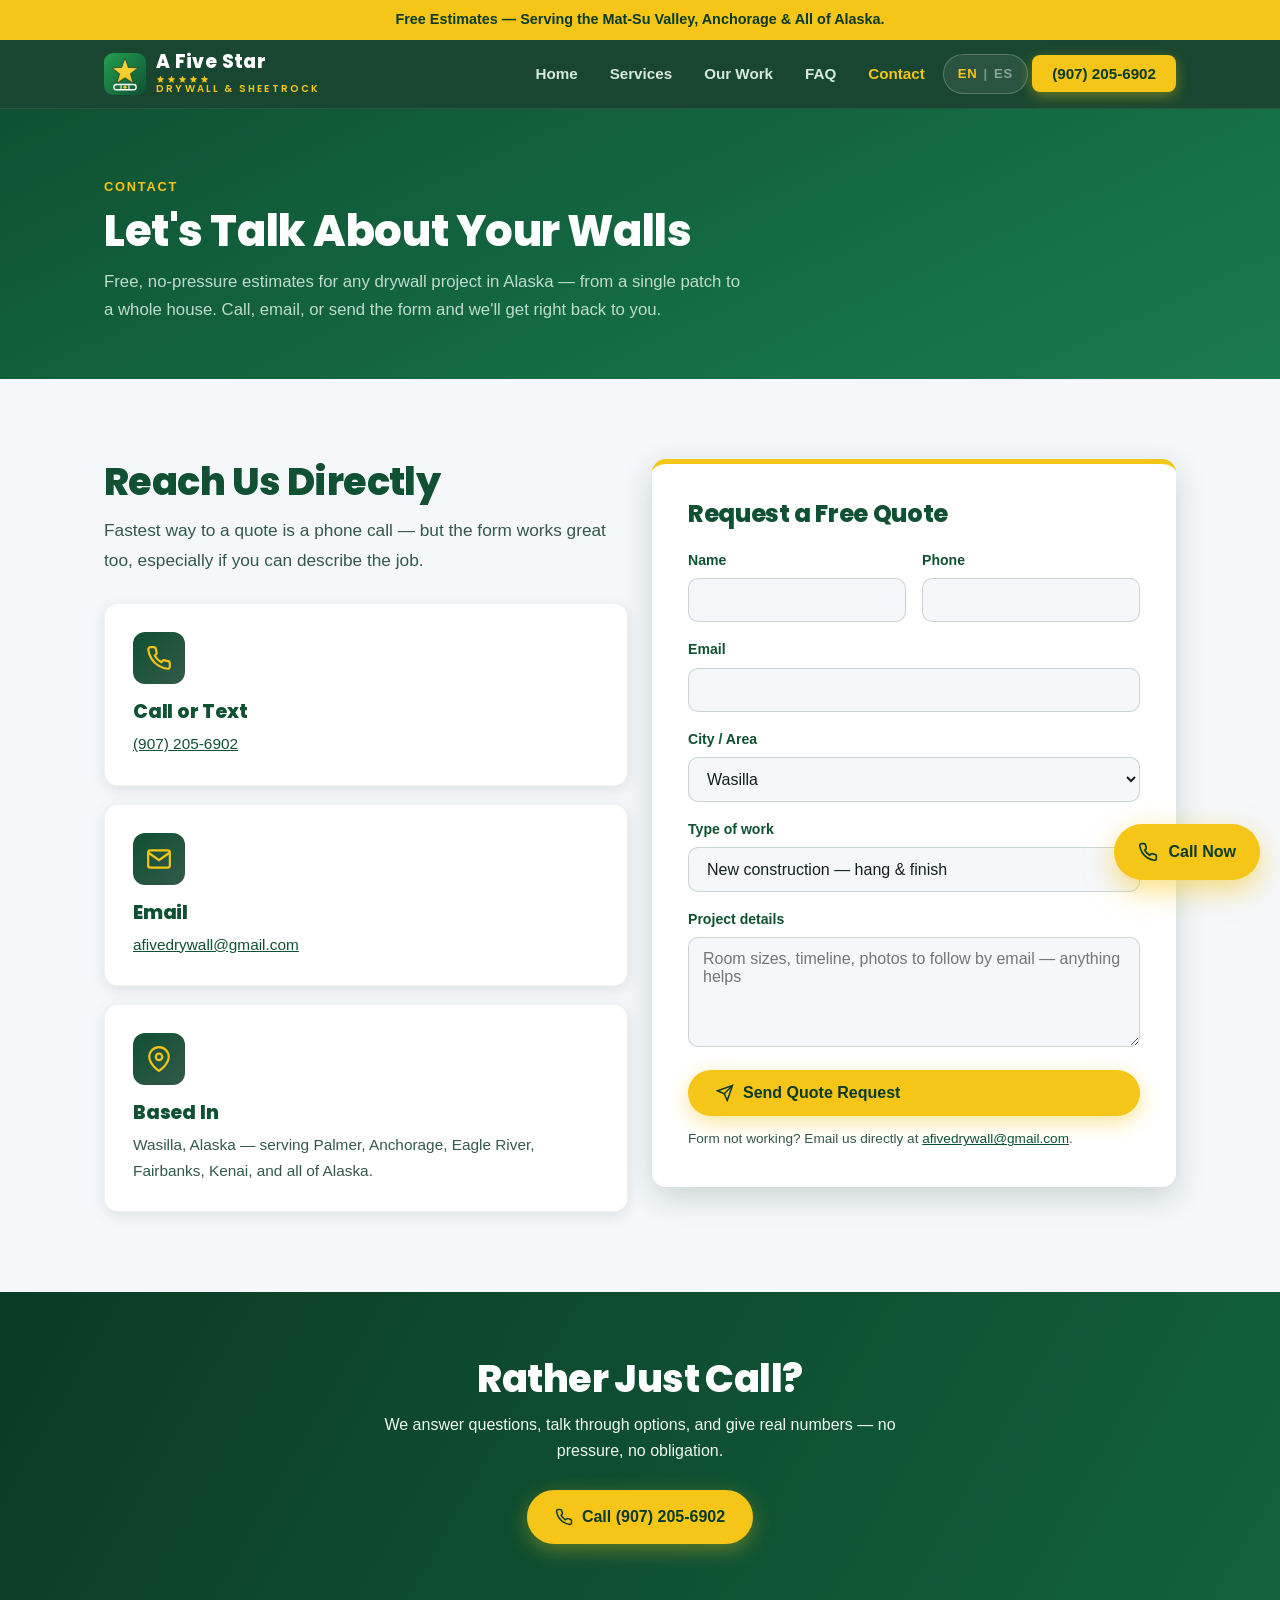
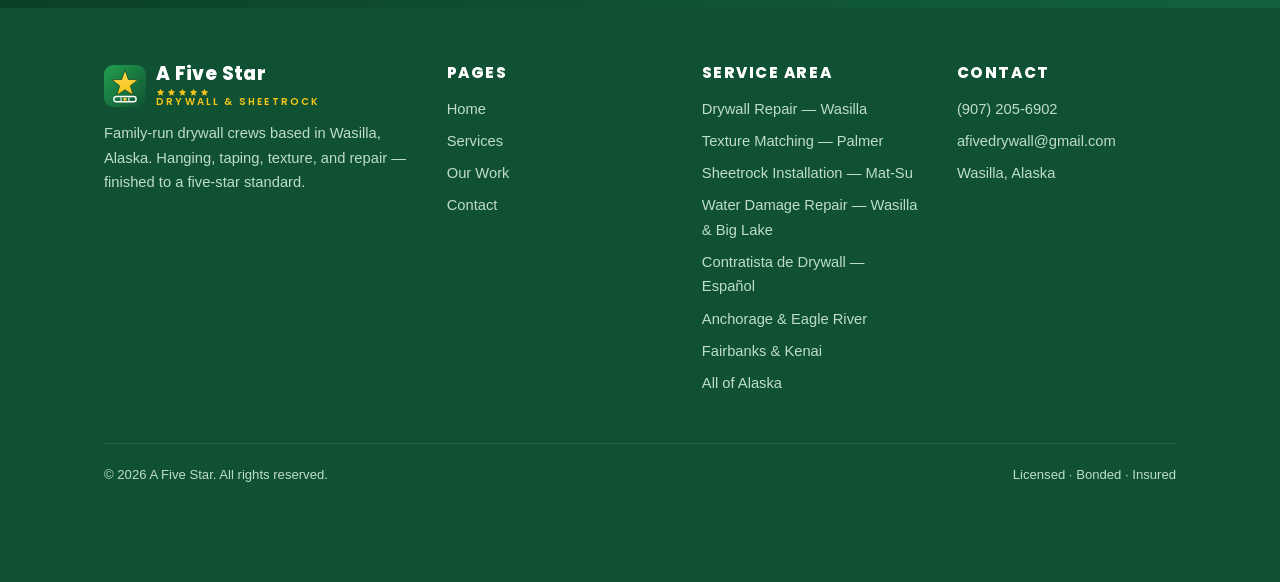
==== contact.html @ f4f4c47f "Leads expansion: form _subject/_next -> bilingual thanks.html on all forms; 3 new content pages (she" ====
<!DOCTYPE html>
<html lang="en">
<head>
<meta charset="UTF-8">
<meta name="viewport" content="width=device-width, initial-scale=1.0">
<title>Contact A Five Star | Free Drywall Estimates in Wasilla, Anchorage &amp; All Alaska</title>
<meta name="description" content="Get a free drywall estimate from A Five Star. Call (907) 205-6902 or send the quote form — serving Wasilla, Palmer, Anchorage, Eagle River, Fairbanks, Kenai, and all of Alaska.">
<link rel="canonical" href="https://mrjcarrazco.github.io/afivestar/contact.html">
<link rel="alternate" hreflang="en" href="https://mrjcarrazco.github.io/afivestar/contact.html">
<link rel="alternate" hreflang="es" href="https://mrjcarrazco.github.io/afivestar/contact.html?lang=es">
<link rel="alternate" hreflang="x-default" href="https://mrjcarrazco.github.io/afivestar/contact.html">
<meta property="og:type" content="website">
<meta property="og:title" content="Contact A Five Star — Free Drywall Estimates in Alaska">
<meta property="og:description" content="Call or send the quote form for a free, no-pressure drywall estimate anywhere in Alaska.">
<meta property="og:url" content="https://mrjcarrazco.github.io/afivestar/contact.html">
<meta property="og:image" content="https://mrjcarrazco.github.io/afivestar/assets/og-image.png">
<meta name="theme-color" content="#0f5132">
<link rel="icon" href="data:image/svg+xml,%3Csvg xmlns='http://www.w3.org/2000/svg' viewBox='0 0 64 64'%3E%3Cdefs%3E%3ClinearGradient id='g' x1='0' y1='0' x2='1' y2='1'%3E%3Cstop offset='0' stop-color='%2323A04F'/%3E%3Cstop offset='1' stop-color='%230F5132'/%3E%3C/linearGradient%3E%3C/defs%3E%3Crect width='64' height='64' rx='14' fill='url(%23g)'/%3E%3Cpolygon points='32.00,8.00 37.05,22.04 51.97,22.51 40.18,31.66 44.34,45.99 32.00,37.60 19.66,45.99 23.82,31.66 12.03,22.51 26.95,22.04' fill='%23F5C518' stroke='%230A3B24' stroke-width='1' stroke-linejoin='round'/%3E%3Crect x='15' y='48' width='34' height='8' rx='4' fill='none' stroke='white' stroke-width='2'/%3E%3Cline x1='26' y1='49' x2='26' y2='55' stroke='white' stroke-width='1.6'/%3E%3Cline x1='38' y1='49' x2='38' y2='55' stroke='white' stroke-width='1.6'/%3E%3Ccircle cx='32' cy='52' r='2.4' fill='%23F5C518'/%3E%3C/svg%3E">
<link rel="preconnect" href="https://fonts.googleapis.com">
<link rel="preconnect" href="https://fonts.gstatic.com" crossorigin>
<link href="https://fonts.googleapis.com/css2?family=Poppins:wght@700;800&display=swap" rel="stylesheet">
<link rel="stylesheet" href="css/styles.css">
</head>
<body>

<div class="banner">Free Estimates — Serving the Mat-Su Valley, Anchorage &amp; All of Alaska.</div>

<header class="site-header">
  <nav class="nav container" aria-label="Main navigation">
    <a class="brand" href="index.html" aria-label="A Five Star home">
      <svg class="brand-mark" viewBox="0 0 64 64" aria-hidden="true"><defs><linearGradient id="afsgH" x1="0" y1="0" x2="1" y2="1"><stop offset="0" stop-color="#23A04F"/><stop offset="1" stop-color="#0F5132"/></linearGradient><linearGradient id="afsgHg" x1="0" y1="0" x2="0" y2="1"><stop offset="0" stop-color="#FFD84D"/><stop offset="1" stop-color="#F5C518"/></linearGradient></defs><rect width="64" height="64" rx="14" fill="url(#afsgH)"/><polygon points="32.00,8.00 37.05,22.04 51.97,22.51 40.18,31.66 44.34,45.99 32.00,37.60 19.66,45.99 23.82,31.66 12.03,22.51 26.95,22.04" fill="url(#afsgHg)" stroke="#0A3B24" stroke-width="1" stroke-linejoin="round"/><rect x="15" y="48" width="34" height="8" rx="4" fill="none" stroke="#ffffff" stroke-width="2"/><line x1="26" y1="49" x2="26" y2="55" stroke="#ffffff" stroke-width="1.6"/><line x1="38" y1="49" x2="38" y2="55" stroke="#ffffff" stroke-width="1.6"/><circle cx="32" cy="52" r="2.4" fill="url(#afsgHg)"/></svg>
      <span class="brand-name">A Five Star<span class="brand-stars" aria-hidden="true"><svg viewBox="0 0 24 24"><path d="M12 2l2.9 6.3 6.9.8-5.1 4.7 1.4 6.8-6.1-3.4-6.1 3.4 1.4-6.8L2.2 9.1l6.9-.8z" fill="currentColor"/></svg><svg viewBox="0 0 24 24"><path d="M12 2l2.9 6.3 6.9.8-5.1 4.7 1.4 6.8-6.1-3.4-6.1 3.4 1.4-6.8L2.2 9.1l6.9-.8z" fill="currentColor"/></svg><svg viewBox="0 0 24 24"><path d="M12 2l2.9 6.3 6.9.8-5.1 4.7 1.4 6.8-6.1-3.4-6.1 3.4 1.4-6.8L2.2 9.1l6.9-.8z" fill="currentColor"/></svg><svg viewBox="0 0 24 24"><path d="M12 2l2.9 6.3 6.9.8-5.1 4.7 1.4 6.8-6.1-3.4-6.1 3.4 1.4-6.8L2.2 9.1l6.9-.8z" fill="currentColor"/></svg><svg viewBox="0 0 24 24"><path d="M12 2l2.9 6.3 6.9.8-5.1 4.7 1.4 6.8-6.1-3.4-6.1 3.4 1.4-6.8L2.2 9.1l6.9-.8z" fill="currentColor"/></svg></span><small>Drywall &amp; Sheetrock</small></span>
    </a>
    <button class="nav-toggle" aria-label="Toggle menu" aria-expanded="false">
      <span></span><span></span><span></span>
    </button>
    <ul class="nav-links">
      <li><a href="index.html">Home</a></li>
      <li><a href="services.html">Services</a></li>
      <li><a href="gallery.html">Our Work</a></li>
      <li><a href="index.html#faq">FAQ</a></li>
      <li><a href="contact.html" class="active">Contact</a></li>
      <li><button class="lang-toggle" type="button" aria-pressed="false" aria-label="Switch language / Cambiar idioma"><span class="lang-en lang-active">EN</span><span class="lang-sep">|</span><span class="lang-es">ES</span></button></li>
      <li><a class="nav-cta" href="tel:+19072056902">(907) 205-6902</a></li>
    </ul>
  </nav>
</header>

<main>

<section class="page-hero">
  <div class="container">
    <span class="kicker">Contact</span>
    <h1>Let's Talk About Your Walls</h1>
    <p>Free, no-pressure estimates for any drywall project in Alaska — from a single patch to a whole house. Call, email, or send the form and we'll get right back to you.</p>
  </div>
</section>

<section class="section">
  <div class="container">
    <div class="grid-2" style="align-items:start;">

      <div>
        <h2>Reach Us Directly</h2>
        <p class="lead" style="margin-bottom:28px;">Fastest way to a quote is a phone call — but the form works great too, especially if you can describe the job.</p>

        <div class="card" style="margin-bottom:18px;">
          <div class="icon"><svg viewBox="0 0 24 24" fill="none" stroke="currentColor" stroke-width="2" aria-hidden="true"><path d="M22 16.92v3a2 2 0 0 1-2.18 2 19.79 19.79 0 0 1-8.63-3.07 19.5 19.5 0 0 1-6-6 19.79 19.79 0 0 1-3.07-8.67A2 2 0 0 1 4.11 2h3a2 2 0 0 1 2 1.72c.127.96.361 1.903.7 2.81a2 2 0 0 1-.45 2.11L8.09 9.91a16 16 0 0 0 6 6l1.27-1.27a2 2 0 0 1 2.11-.45c.907.339 1.85.573 2.81.7A2 2 0 0 1 22 16.92z"/></svg></div>
          <h3>Call or Text</h3>
          <p><a href="tel:+19072056902">(907) 205-6902</a></p>
        </div>

        <div class="card" style="margin-bottom:18px;">
          <div class="icon"><svg viewBox="0 0 24 24" fill="none" stroke="currentColor" stroke-width="2" aria-hidden="true"><path d="M4 4h16c1.1 0 2 .9 2 2v12c0 1.1-.9 2-2 2H4c-1.1 0-2-.9-2-2V6c0-1.1.9-2 2-2z"/><path d="M22 6l-10 7L2 6"/></svg></div>
          <h3>Email</h3>
          <p><a href="mailto:afivedrywall@gmail.com">afivedrywall@gmail.com</a></p>
        </div>

        <div class="card">
          <div class="icon"><svg viewBox="0 0 24 24" fill="none" stroke="currentColor" stroke-width="2" aria-hidden="true"><path d="M21 10c0 7-9 13-9 13s-9-6-9-13a9 9 0 0 1 18 0z"/><circle cx="12" cy="10" r="3"/></svg></div>
          <h3>Based In</h3>
          <p>Wasilla, Alaska — serving Palmer, Anchorage, Eagle River, Fairbanks, Kenai, and all of Alaska.</p>
        </div>
      </div>

      <form class="quote-panel" action="https://formsubmit.co/afivedrywall@gmail.com" method="POST"><!-- JUAN: replace email in action URL -->
        <h2>Request a Free Quote</h2>
        <input type="hidden" name="_subject" value="New estimate request — A Five Star website">
        <input type="hidden" name="_next" value="https://mrjcarrazco.github.io/afivestar/thanks.html">
        <input type="hidden" name="_captcha" value="false">
        <div class="form-grid">
          <label class="field">Name<input type="text" name="name" required autocomplete="name"></label>
          <label class="field">Phone<input type="tel" name="phone" required autocomplete="tel"></label>
          <label class="field full">Email<input type="email" name="email" autocomplete="email"></label>
          <label class="field full">City / Area
            <select name="city">
              <option>Wasilla</option><option>Palmer</option><option>Anchorage</option>
              <option>Eagle River</option><option>Fairbanks</option><option>Kenai</option>
              <option>Other (Alaska)</option>
            </select>
          </label>
          <label class="field full">Type of work
            <select name="work_type">
              <option>New construction — hang &amp; finish</option>
              <option>Remodel / addition</option>
              <option>Repair or patch</option>
              <option>Texture / texture matching</option>
              <option>Level 5 finish</option>
              <option>Not sure — need advice</option>
            </select>
          </label>
          <label class="field full">Project details<textarea name="message" placeholder="Room sizes, timeline, photos to follow by email — anything helps" required></textarea></label>
          <button class="btn btn-primary full" type="submit">
            <svg viewBox="0 0 24 24" fill="none" stroke="currentColor" stroke-width="2" aria-hidden="true"><line x1="22" y1="2" x2="11" y2="13"/><polygon points="22 2 15 22 11 13 2 9 22 2"/></svg>
            Send Quote Request
          </button>
        </div>
        <p class="form-note">Form not working? Email us directly at <a href="mailto:afivedrywall@gmail.com">afivedrywall@gmail.com</a>.</p>
      </form>

    </div>
  </div>
</section>

<section class="cta-band">
  <h2>Rather Just Call?</h2>
  <p>We answer questions, talk through options, and give real numbers — no pressure, no obligation.</p>
  <a class="btn btn-dark" href="tel:+19072056902">
    <svg viewBox="0 0 24 24" fill="none" stroke="currentColor" stroke-width="2" aria-hidden="true"><path d="M22 16.92v3a2 2 0 0 1-2.18 2 19.79 19.79 0 0 1-8.63-3.07 19.5 19.5 0 0 1-6-6 19.79 19.79 0 0 1-3.07-8.67A2 2 0 0 1 4.11 2h3a2 2 0 0 1 2 1.72c.127.96.361 1.903.7 2.81a2 2 0 0 1-.45 2.11L8.09 9.91a16 16 0 0 0 6 6l1.27-1.27a2 2 0 0 1 2.11-.45c.907.339 1.85.573 2.81.7A2 2 0 0 1 22 16.92z"/></svg>
    Call (907) 205-6902
  </a>
</section>

</main>

<footer class="site-footer">
  <div class="container">
    <div class="footer-grid">
      <div>
        <a class="brand" href="index.html" style="margin-bottom:14px;">
          <svg class="brand-mark" viewBox="0 0 64 64" aria-hidden="true"><defs><linearGradient id="afsgF" x1="0" y1="0" x2="1" y2="1"><stop offset="0" stop-color="#23A04F"/><stop offset="1" stop-color="#0F5132"/></linearGradient><linearGradient id="afsgFg" x1="0" y1="0" x2="0" y2="1"><stop offset="0" stop-color="#FFD84D"/><stop offset="1" stop-color="#F5C518"/></linearGradient></defs><rect width="64" height="64" rx="14" fill="url(#afsgF)"/><polygon points="32.00,8.00 37.05,22.04 51.97,22.51 40.18,31.66 44.34,45.99 32.00,37.60 19.66,45.99 23.82,31.66 12.03,22.51 26.95,22.04" fill="url(#afsgFg)" stroke="#0A3B24" stroke-width="1" stroke-linejoin="round"/><rect x="15" y="48" width="34" height="8" rx="4" fill="none" stroke="#ffffff" stroke-width="2"/><line x1="26" y1="49" x2="26" y2="55" stroke="#ffffff" stroke-width="1.6"/><line x1="38" y1="49" x2="38" y2="55" stroke="#ffffff" stroke-width="1.6"/><circle cx="32" cy="52" r="2.4" fill="url(#afsgFg)"/></svg>
          <span class="brand-name">A Five Star<span class="brand-stars" aria-hidden="true"><svg viewBox="0 0 24 24"><path d="M12 2l2.9 6.3 6.9.8-5.1 4.7 1.4 6.8-6.1-3.4-6.1 3.4 1.4-6.8L2.2 9.1l6.9-.8z" fill="currentColor"/></svg><svg viewBox="0 0 24 24"><path d="M12 2l2.9 6.3 6.9.8-5.1 4.7 1.4 6.8-6.1-3.4-6.1 3.4 1.4-6.8L2.2 9.1l6.9-.8z" fill="currentColor"/></svg><svg viewBox="0 0 24 24"><path d="M12 2l2.9 6.3 6.9.8-5.1 4.7 1.4 6.8-6.1-3.4-6.1 3.4 1.4-6.8L2.2 9.1l6.9-.8z" fill="currentColor"/></svg><svg viewBox="0 0 24 24"><path d="M12 2l2.9 6.3 6.9.8-5.1 4.7 1.4 6.8-6.1-3.4-6.1 3.4 1.4-6.8L2.2 9.1l6.9-.8z" fill="currentColor"/></svg><svg viewBox="0 0 24 24"><path d="M12 2l2.9 6.3 6.9.8-5.1 4.7 1.4 6.8-6.1-3.4-6.1 3.4 1.4-6.8L2.2 9.1l6.9-.8z" fill="currentColor"/></svg></span><small>Drywall &amp; Sheetrock</small></span>
        </a>
        <p style="margin-top:12px;">Family-run drywall crews based in Wasilla, Alaska. Hanging, taping, texture, and repair — finished to a five-star standard.</p>
      </div>
      <div>
        <h4>Pages</h4>
        <ul>
          <li><a href="index.html">Home</a></li>
          <li><a href="services.html">Services</a></li>
          <li><a href="gallery.html">Our Work</a></li>
          <li><a href="contact.html">Contact</a></li>
        </ul>
      </div>
      <div>
        <h4>Service Area</h4>
        <ul>
          <li><a href="drywall-repair-wasilla.html">Drywall Repair — Wasilla</a></li>
          <li><a href="texture-matching-palmer.html">Texture Matching — Palmer</a></li>
          <li><a href="sheetrock-installation-matsu.html">Sheetrock Installation — Mat-Su</a></li>
          <li><a href="water-damage-ceiling-repair-wasilla.html">Water Damage Repair — Wasilla &amp; Big Lake</a></li>
          <li><a href="contratista-drywall-wasilla-palmer.html">Contratista de Drywall — Español</a></li>
          <li>Anchorage &amp; Eagle River</li>
          <li>Fairbanks &amp; Kenai</li>
          <li>All of Alaska</li>
        </ul>
      </div>
      <div>
        <h4>Contact</h4>
        <ul>
          <li><a href="tel:+19072056902">(907) 205-6902</a></li>
          <li><a href="mailto:afivedrywall@gmail.com">afivedrywall@gmail.com</a></li>
          <li>Wasilla, Alaska</li>
        </ul>
      </div>
    </div>
    <div class="footer-bottom">
      <span>&copy; 2026 A Five Star. All rights reserved.</span>
      <span>Licensed &middot; Bonded &middot; Insured<!-- JUAN: replace license # --></span>
    </div>
  </div>
</footer>

<a class="call-fab" href="tel:+19072056902" aria-label="Call A Five Star at (907) 205-6902">
  <svg viewBox="0 0 24 24" fill="none" stroke="currentColor" stroke-width="2" aria-hidden="true"><path d="M22 16.92v3a2 2 0 0 1-2.18 2 19.79 19.79 0 0 1-8.63-3.07 19.5 19.5 0 0 1-6-6 19.79 19.79 0 0 1-3.07-8.67A2 2 0 0 1 4.11 2h3a2 2 0 0 1 2 1.72c.127.96.361 1.903.7 2.81a2 2 0 0 1-.45 2.11L8.09 9.91a16 16 0 0 0 6 6l1.27-1.27a2 2 0 0 1 2.11-.45c.907.339 1.85.573 2.81.7A2 2 0 0 1 22 16.92z"/></svg>
  Call Now
</a>

<script src="js/main.js"></script>
<script src="js/i18n.js"></script>
</body>
</html>
---- css/styles.css ----
/* ============================================================
   A Five Star — Drywall & Sheetrock, Wasilla AK
   Palette: deep green family (#0F5132/#0A3B24) + #23A04F accent, gold #F5C518
   ============================================================ */
:root {
  --green: #0f5132;        /* brand deep green */
  --green-2: #146c43;
  --green-deep: #0a3b24;
  --pine: #33594a;
  --mint: #bfdccb;
  --paper: #f5f7fa;
  --white: #ffffff;
  --gold-cta: #f5c518;
  --gold-dark: #b8860b;
  --gold: #f5c518;
  --accent: #23a04f;
  --ink: #12211a;
  --radius: 14px;
  --shadow: 0 10px 30px rgba(10, 59, 36, 0.18);
  --shadow-soft: 0 4px 14px rgba(10, 59, 36, 0.10);
  --maxw: 1120px;
  --ease: cubic-bezier(0.22, 1, 0.36, 1);
}

* { box-sizing: border-box; margin: 0; padding: 0; }

html { scroll-behavior: smooth; }

body {
  font-family: "Segoe UI", "Helvetica Neue", Arial, sans-serif;
  color: var(--ink);
  background: var(--paper);
  line-height: 1.65;
  overflow-x: hidden;
}

img, svg { max-width: 100%; display: block; }

a { color: var(--green); }
a:hover { color: var(--accent); }

.container { max-width: var(--maxw); margin: 0 auto; padding: 0 24px; }

h1, h2, h3, h4 {
  font-family: "Poppins", "Segoe UI", Arial, sans-serif;
  font-weight: 800;
  line-height: 1.2;
  color: var(--green);
  letter-spacing: -0.01em;
}

h2 { font-size: clamp(1.6rem, 3.5vw, 2.4rem); margin-bottom: 0.6rem; letter-spacing: -0.015em; }
h3 { font-size: 1.2rem; }

.section { padding: 80px 0; }
.section-alt { background: var(--white); }
.section-dark { background: linear-gradient(160deg, var(--green) 0%, var(--green-2) 60%, var(--green-deep) 100%); }
.section-dark h2, .section-dark h3 { color: var(--white); }
.section-dark p { color: var(--mint); }

.kicker {
  display: inline-block;
  font-size: 0.8rem;
  font-weight: 700;
  letter-spacing: 0.14em;
  text-transform: uppercase;
  color: #146c43; /* 6.0:1 on light backgrounds — WCAG AA */
  margin-bottom: 0.6rem;
}
.section-dark .kicker, .hero .kicker, .page-hero .kicker { color: var(--gold); }

.lead { font-size: 1.08rem; color: var(--pine); max-width: 640px; line-height: 1.75; }

/* ---------- Top banner ---------- */
.banner {
  background: linear-gradient(90deg, var(--gold-cta) 0%, var(--gold) 130%);
  color: #0a3b24;
  text-align: center;
  font-weight: 700;
  font-size: 0.9rem;
  padding: 8px 16px;
}
.banner a { color: #0a3b24; text-decoration: underline; }

/* ---------- Header / nav ---------- */
.site-header {
  position: sticky;
  top: 0;
  z-index: 200;
  background: rgba(10, 59, 36, 0.94);
  backdrop-filter: blur(8px);
  border-bottom: 1px solid rgba(255, 255, 255, 0.08);
}
.nav {
  display: flex;
  align-items: center;
  justify-content: space-between;
  height: 68px;
}
.brand {
  display: flex;
  align-items: center;
  gap: 10px;
  text-decoration: none;
}
.brand-mark { width: 42px; height: 42px; flex: none; }
.brand-stars { display: flex; gap: 2px; margin-top: 3px; }
.brand-stars svg { width: 9px; height: 9px; color: var(--gold); }
.brand-name {
  font-family: "Poppins", "Segoe UI", Arial, sans-serif;
  color: var(--white);
  font-weight: 800;
  font-size: 1.15rem;
  letter-spacing: 0.02em;
  line-height: 1.1;
}
.brand-name small {
  display: block;
  font-size: 0.62rem;
  font-weight: 600;
  letter-spacing: 0.22em;
  text-transform: uppercase;
  color: var(--gold);
}
.nav-links { display: flex; align-items: center; gap: 4px; list-style: none; }
.nav-links a {
  color: #d7e9dd;
  text-decoration: none;
  font-weight: 600;
  font-size: 0.95rem;
  padding: 10px 14px;
  border-radius: 8px;
  transition: background 0.2s, color 0.2s;
}
.nav-links a:hover { background: rgba(255, 255, 255, 0.09); color: var(--white); }
.nav-links a.active { color: var(--gold); }
.nav-cta {
  background: var(--gold-cta);
  color: var(--green-deep) !important;
  border-radius: 999px;
  padding: 10px 20px !important;
  box-shadow: 0 4px 14px rgba(245, 197, 24, 0.4);
  transition: transform 0.2s var(--ease), background 0.2s;
}
.nav-cta:hover { background: #ffd84d; transform: translateY(-1px); }

.nav-toggle {
  display: none;
  background: none;
  border: 0;
  cursor: pointer;
  padding: 8px;
}
.nav-toggle span {
  display: block;
  width: 26px;
  height: 3px;
  background: var(--white);
  margin: 5px 0;
  border-radius: 2px;
  transition: transform 0.25s, opacity 0.25s;
}
.nav-open .nav-toggle span:nth-child(1) { transform: translateY(8px) rotate(45deg); }
.nav-open .nav-toggle span:nth-child(2) { opacity: 0; }
.nav-open .nav-toggle span:nth-child(3) { transform: translateY(-8px) rotate(-45deg); }

/* ---------- Language toggle ---------- */
.lang-toggle {
  display: inline-flex;
  align-items: center;
  gap: 6px;
  background: rgba(255, 255, 255, 0.08);
  border: 1px solid rgba(255, 255, 255, 0.22);
  border-radius: 999px;
  color: #d7e9dd;
  font: inherit;
  font-weight: 700;
  font-size: 0.82rem;
  letter-spacing: 0.06em;
  padding: 8px 14px;
  cursor: pointer;
  transition: background 0.2s, border-color 0.2s;
}
.lang-toggle:hover { background: rgba(255, 255, 255, 0.16); }
.lang-toggle:focus-visible { outline: 3px solid var(--gold); outline-offset: 2px; }
.lang-sep { opacity: 0.45; }
.lang-en, .lang-es { opacity: 0.55; transition: opacity 0.2s, color 0.2s; }
.lang-active { opacity: 1; color: var(--gold); }

/* ---------- Hero ---------- */
.hero {
  position: relative;
  background: linear-gradient(155deg, var(--green) 0%, var(--green-2) 55%, #1b7a4c 100%);
  color: var(--white);
  overflow: hidden;
}
.hero-inner {
  display: grid;
  grid-template-columns: 1.05fr 1fr;
  gap: 48px;
  align-items: center;
  padding: 88px 0 96px;
}
.hero h1 {
  color: var(--white);
  font-size: clamp(2rem, 4.6vw, 3.3rem);
  margin-bottom: 1rem;
}
.hero h1 .accent { color: var(--gold); }
.hero p.sub { color: var(--mint); font-size: 1.12rem; max-width: 520px; margin-bottom: 1.8rem; }

.btn {
  display: inline-flex;
  align-items: center;
  gap: 9px;
  font-weight: 700;
  font-size: 1rem;
  text-decoration: none;
  border-radius: 999px;
  padding: 14px 28px;
  transition: transform 0.2s var(--ease), background 0.2s, box-shadow 0.2s;
  border: 0;
  cursor: pointer;
}
.btn svg { width: 18px; height: 18px; flex: none; }
.btn-primary {
  background: var(--gold-cta);
  color: var(--green-deep);
  box-shadow: 0 6px 20px rgba(245, 197, 24, 0.45);
}
.btn-primary:hover { background: #ffd84d; color: var(--green-deep); transform: translateY(-2px); }
.btn-ghost {
  background: rgba(255, 255, 255, 0.08);
  color: var(--white);
  border: 1px solid rgba(255, 255, 255, 0.25);
}
.btn-ghost:hover { background: rgba(255, 255, 255, 0.16); color: var(--white); transform: translateY(-2px); }
.hero-ctas { display: flex; flex-wrap: wrap; gap: 14px; }

.hero-trust {
  display: flex;
  flex-wrap: wrap;
  gap: 18px;
  margin-top: 2rem;
  font-size: 0.85rem;
  color: var(--mint);
}
.hero-trust span { display: inline-flex; align-items: center; gap: 7px; }
.hero-trust svg { width: 16px; height: 16px; color: var(--gold); }

/* Parallax drift layers in hero */
.hero-scene { position: relative; }
.parallax { will-change: transform; transition: transform 0.15s linear; }

/* ---------- Animated SVG scene keyframes ---------- */
@keyframes panel-lift {
  0%   { transform: translateY(46px); opacity: 0; }
  18%  { opacity: 1; }
  45%  { transform: translateY(0); }
  85%  { transform: translateY(0); opacity: 1; }
  100% { transform: translateY(0); opacity: 1; }
}
@keyframes knife-sweep {
  0%, 12%  { transform: rotate(-14deg) translateY(0); }
  50%      { transform: rotate(10deg) translateY(-6px); }
  88%,100% { transform: rotate(-14deg) translateY(0); }
}
@keyframes sander-orbit {
  0%   { transform: translate(0, 0); }
  25%  { transform: translate(9px, -7px); }
  50%  { transform: translate(0, -13px); }
  75%  { transform: translate(-9px, -7px); }
  100% { transform: translate(0, 0); }
}
@keyframes roller-stroke {
  0%, 8%   { transform: translateY(0); }
  46%      { transform: translateY(-58px); }
  54%      { transform: translateY(-58px); }
  92%,100% { transform: translateY(0); }
}
@keyframes paint-fill {
  0%, 8%   { transform: scaleY(0); }
  46%      { transform: scaleY(1); }
  54%      { transform: scaleY(1); }
  92%,100% { transform: scaleY(0); }
}
@keyframes dust-float {
  0%   { transform: translateY(0) scale(1); opacity: 0.55; }
  100% { transform: translateY(-34px) scale(1.7); opacity: 0; }
}
@keyframes arm-reach {
  0%, 100% { transform: rotate(0deg); }
  50%      { transform: rotate(-9deg); }
}
@keyframes head-nod {
  0%, 100% { transform: rotate(0deg); }
  50%      { transform: rotate(3deg); }
}
@keyframes tape-run {
  0%   { stroke-dashoffset: 210; }
  60%  { stroke-dashoffset: 0; }
  100% { stroke-dashoffset: 0; }
}
@keyframes blink-glow {
  0%, 100% { opacity: 0.35; }
  50%      { opacity: 0.9; }
}
@keyframes drift-slow {
  0%, 100% { transform: translateY(0); }
  50%      { transform: translateY(-8px); }
}

.anim-panel   { animation: panel-lift 6s var(--ease) infinite; }
.anim-panel-2 { animation: panel-lift 6s var(--ease) 1.4s infinite; }
.anim-knife   { animation: knife-sweep 3.2s ease-in-out infinite; transform-origin: 20% 80%; }
.anim-sander  { animation: sander-orbit 2.4s linear infinite; }
.anim-roller  { animation: roller-stroke 4.5s ease-in-out infinite; }
.anim-paint   { animation: paint-fill 4.5s ease-in-out infinite; transform-origin: bottom; }
.anim-dust    { animation: dust-float 2.8s ease-out infinite; }
.anim-dust-2  { animation: dust-float 2.8s ease-out 1.1s infinite; }
.anim-dust-3  { animation: dust-float 2.8s ease-out 2s infinite; }
.anim-arm     { animation: arm-reach 3.4s ease-in-out infinite; transform-origin: top center; }
.anim-head    { animation: head-nod 4s ease-in-out infinite; transform-origin: bottom center; }
.anim-tape    { stroke-dasharray: 210; animation: tape-run 5s ease-in-out infinite; }
.anim-glow    { animation: blink-glow 3.5s ease-in-out infinite; }
.anim-drift   { animation: drift-slow 6s ease-in-out infinite; }

@media (prefers-reduced-motion: reduce) {
  *, *::before, *::after { animation: none !important; transition: none !important; }
  html { scroll-behavior: auto; }
}

/* ---------- Cards ---------- */
.grid-3 { display: grid; grid-template-columns: repeat(3, 1fr); gap: 24px; }
.grid-2 { display: grid; grid-template-columns: repeat(2, 1fr); gap: 24px; }

.card {
  background: var(--white);
  border-radius: var(--radius);
  padding: 28px;
  box-shadow: var(--shadow-soft);
  border: 1px solid rgba(10, 59, 36, 0.06);
  transition: transform 0.25s var(--ease), box-shadow 0.25s;
}
.card:hover { transform: translateY(-5px); box-shadow: var(--shadow); }
.card .icon {
  width: 52px;
  height: 52px;
  border-radius: 12px;
  background: linear-gradient(135deg, var(--green) 0%, var(--pine) 100%);
  display: flex;
  align-items: center;
  justify-content: center;
  margin-bottom: 16px;
}
.card .icon svg { width: 26px; height: 26px; color: var(--gold); }
.card h3 { margin-bottom: 8px; }
.card p { color: var(--pine); font-size: 0.96rem; }
.card .card-link {
  display: inline-flex;
  align-items: center;
  gap: 6px;
  margin-top: 14px;
  font-weight: 700;
  font-size: 0.92rem;
  text-decoration: none;
}
.card .card-link svg { width: 14px; height: 14px; transition: transform 0.2s; }
.card .card-link:hover svg { transform: translateX(4px); }

/* ---------- Trust badge strip ---------- */
.trust-strip {
  background: var(--green-deep);
  border-top: 3px solid var(--gold-cta);
  padding: 22px 0;
}
.trust-strip .container {
  display: flex;
  flex-wrap: wrap;
  align-items: center;
  justify-content: center;
  gap: 16px 40px;
}
.trust-badge {
  display: inline-flex;
  align-items: center;
  gap: 10px;
  color: #e3f0e7;
  font-weight: 700;
  font-size: 0.92rem;
  letter-spacing: 0.04em;
  transition: transform 0.2s var(--ease), color 0.2s;
}
.trust-badge:hover { transform: translateY(-2px); color: var(--white); }
.trust-badge svg { width: 22px; height: 22px; color: var(--gold); flex: none; }

/* ---------- Steps ---------- */
.steps { counter-reset: step; display: grid; grid-template-columns: repeat(4, 1fr); gap: 20px; margin-top: 32px; }
.step {
  background: rgba(255, 255, 255, 0.05);
  border: 1px solid rgba(255, 255, 255, 0.10);
  border-radius: var(--radius);
  padding: 24px 20px;
  position: relative;
  transition: background 0.25s, transform 0.25s var(--ease);
}
.step:hover { background: rgba(255, 255, 255, 0.09); transform: translateY(-4px); }
.step::before {
  counter-increment: step;
  content: counter(step, decimal-leading-zero);
  display: block;
  font-size: 1.6rem;
  font-weight: 800;
  color: var(--gold);
  margin-bottom: 8px;
}
.step h3 { font-size: 1.05rem; margin-bottom: 6px; }
.step p { font-size: 0.9rem; }

/* ---------- Service area ---------- */
.area-tags { display: flex; flex-wrap: wrap; gap: 12px; margin-top: 20px; }
.area-tag {
  display: inline-flex;
  align-items: center;
  gap: 8px;
  background: var(--white);
  border: 1px solid rgba(10, 59, 36, 0.12);
  border-radius: 999px;
  padding: 9px 18px;
  font-weight: 700;
  font-size: 0.92rem;
  color: var(--green);
  transition: border-color 0.2s, transform 0.2s var(--ease), box-shadow 0.2s;
}
.area-tag:hover { border-color: var(--gold-cta); transform: translateY(-2px); box-shadow: var(--shadow-soft); }
.area-tag svg { width: 15px; height: 15px; color: var(--gold-cta); }
.area-tag.all-ak { background: var(--green); color: var(--white); border-color: var(--green); }
.area-tag.all-ak svg { color: var(--gold); }

/* ---------- Testimonials ---------- */
.testimonial { display: flex; flex-direction: column; gap: 14px; }
.stars { display: flex; gap: 3px; }
.stars svg { width: 18px; height: 18px; color: var(--gold); }
.testimonial blockquote { font-size: 0.98rem; color: var(--pine); font-style: italic; }
.testimonial figcaption { font-weight: 700; color: var(--green); font-size: 0.9rem; }
.testimonial figcaption span { display: block; font-weight: 500; color: var(--pine); font-size: 0.82rem; }

/* ---------- FAQ ---------- */
.faq-list { max-width: 780px; margin: 32px auto 0; }
details.faq {
  background: var(--white);
  border: 1px solid rgba(10, 59, 36, 0.08);
  border-radius: 12px;
  margin-bottom: 12px;
  overflow: hidden;
  transition: box-shadow 0.2s;
}
details.faq:hover { box-shadow: var(--shadow-soft); }
details.faq summary {
  cursor: pointer;
  padding: 18px 22px;
  font-weight: 700;
  color: var(--green);
  list-style: none;
  display: flex;
  justify-content: space-between;
  align-items: center;
  gap: 12px;
}
details.faq summary::-webkit-details-marker { display: none; }
details.faq summary::after {
  content: "+";
  font-size: 1.4rem;
  font-weight: 600;
  color: var(--gold-cta);
  transition: transform 0.25s;
  flex: none;
}
details.faq[open] summary::after { transform: rotate(45deg); }
details.faq .faq-body { padding: 0 22px 20px; color: var(--pine); font-size: 0.96rem; }

/* ---------- Quote form ---------- */
.quote-panel {
  background: var(--white);
  border-radius: var(--radius);
  box-shadow: var(--shadow);
  padding: 36px;
  border-top: 5px solid var(--gold-cta);
}
.quote-panel h2 { font-size: 1.5rem; }
.quote-panel .form-note { font-size: 0.85rem; color: var(--pine); margin-top: 12px; }
.form-grid { display: grid; grid-template-columns: 1fr 1fr; gap: 16px; margin-top: 20px; }
.form-grid .full { grid-column: 1 / -1; }
label.field { display: block; font-weight: 600; font-size: 0.88rem; color: var(--green); }
label.field input,
label.field select,
label.field textarea {
  width: 100%;
  margin-top: 6px;
  padding: 12px 14px;
  border: 1px solid rgba(10, 59, 36, 0.18);
  border-radius: 10px;
  font-size: 1rem;
  font-family: inherit;
  color: var(--ink);
  background: var(--paper);
  transition: border-color 0.2s, box-shadow 0.2s;
}
label.field input:focus,
label.field select:focus,
label.field textarea:focus {
  outline: none;
  border-color: var(--gold-cta);
  box-shadow: 0 0 0 3px rgba(245, 197, 24, 0.18);
}
label.field textarea { resize: vertical; min-height: 110px; }

/* ---------- Sticky call button ---------- */
.call-fab {
  position: fixed;
  right: 20px;
  bottom: 20px;
  z-index: 300;
  display: inline-flex;
  align-items: center;
  gap: 10px;
  background: var(--gold-cta);
  color: var(--green-deep);
  font-weight: 800;
  font-size: 1rem;
  text-decoration: none;
  padding: 15px 24px;
  border-radius: 999px;
  box-shadow: 0 10px 28px rgba(245, 197, 24, 0.55);
  transition: transform 0.2s var(--ease), background 0.2s;
}
.call-fab:hover { background: #ffd84d; color: var(--green-deep); transform: translateY(-3px); }
.call-fab svg { width: 20px; height: 20px; }
@keyframes fab-pulse {
  0%   { box-shadow: 0 10px 28px rgba(245, 197, 24, 0.55), 0 0 0 0 rgba(245, 197, 24, 0.5); }
  70%  { box-shadow: 0 10px 28px rgba(245, 197, 24, 0.55), 0 0 0 16px rgba(245, 197, 24, 0); }
  100% { box-shadow: 0 10px 28px rgba(245, 197, 24, 0.55), 0 0 0 0 rgba(245, 197, 24, 0); }
}
.call-fab { animation: fab-pulse 2.6s ease-out infinite; }

/* ---------- Page hero (interior pages) ---------- */
.page-hero {
  background: linear-gradient(155deg, var(--green) 0%, var(--green-2) 60%, #1b7a4c 100%);
  color: var(--white);
  padding: 64px 0 56px;
  position: relative;
  overflow: hidden;
}
.page-hero h1 { color: var(--white); font-size: clamp(1.8rem, 4vw, 2.7rem); margin-bottom: 0.6rem; }
.page-hero p { color: var(--mint); max-width: 640px; font-size: 1.05rem; }
.page-hero .kicker { color: var(--gold); }

/* ---------- Gallery scenes ---------- */
.scene-card {
  background: var(--white);
  border-radius: var(--radius);
  overflow: hidden;
  box-shadow: var(--shadow-soft);
  border: 1px solid rgba(10, 59, 36, 0.06);
  transition: transform 0.25s var(--ease), box-shadow 0.25s;
}
.scene-card:hover { transform: translateY(-5px); box-shadow: var(--shadow); }
.scene-card .scene { background: linear-gradient(160deg, #123f2b, #1c6b45); }
.scene-card .scene svg { width: 100%; height: auto; }
.scene-card .scene-caption { padding: 20px 24px 24px; }
.scene-card .scene-caption h3 { margin-bottom: 6px; }
.scene-card .scene-caption p { color: var(--pine); font-size: 0.94rem; }

/* ---------- Service detail rows ---------- */
.service-row {
  display: grid;
  grid-template-columns: 88px 1fr;
  gap: 24px;
  background: var(--white);
  border-radius: var(--radius);
  padding: 30px;
  box-shadow: var(--shadow-soft);
  border: 1px solid rgba(10, 59, 36, 0.06);
  margin-bottom: 20px;
  transition: transform 0.25s var(--ease), box-shadow 0.25s;
}
.service-row:hover { transform: translateY(-3px); box-shadow: var(--shadow); }
.service-row .icon {
  width: 72px;
  height: 72px;
  border-radius: 16px;
  background: linear-gradient(135deg, var(--green) 0%, var(--pine) 100%);
  display: flex;
  align-items: center;
  justify-content: center;
}
.service-row .icon svg { width: 36px; height: 36px; color: var(--gold); }
.service-row ul { margin: 10px 0 0 18px; color: var(--pine); font-size: 0.95rem; }
.service-row ul li { margin-bottom: 4px; }

/* ---------- CTA band ---------- */
.cta-band {
  background: linear-gradient(120deg, var(--green-deep) 0%, var(--green) 55%, var(--green-2) 130%);
  color: var(--white);
  text-align: center;
  padding: 64px 24px;
}
.cta-band h2 { color: var(--white); margin-bottom: 0.6rem; }
.cta-band p { color: #eff8f1; max-width: 560px; margin: 0 auto 1.6rem; }
.cta-band .btn-dark {
  background: var(--gold-cta);
  color: var(--green-deep);
  box-shadow: 0 6px 20px rgba(245, 197, 24, 0.35);
}
.cta-band .btn-dark:hover { background: #ffd84d; color: var(--green-deep); transform: translateY(-2px); }

/* ---------- Footer ---------- */
.site-footer {
  background: var(--green);
  color: var(--mint);
  padding: 56px 0 96px;
  font-size: 0.92rem;
}
.footer-grid { display: grid; grid-template-columns: 1.4fr 1fr 1fr 1fr; gap: 36px; }
.site-footer h4 { color: var(--white); font-size: 0.95rem; text-transform: uppercase; letter-spacing: 0.1em; margin-bottom: 14px; }
.site-footer ul { list-style: none; }
.site-footer li { margin-bottom: 8px; }
.site-footer a { color: var(--mint); text-decoration: none; transition: color 0.2s; }
.site-footer a:hover { color: var(--gold); }
.footer-bottom {
  border-top: 1px solid rgba(255, 255, 255, 0.10);
  margin-top: 40px;
  padding-top: 20px;
  display: flex;
  flex-wrap: wrap;
  justify-content: space-between;
  gap: 10px;
  font-size: 0.82rem;
}

/* ---------- Reveal on scroll ---------- */
.reveal { opacity: 0; transform: translateY(24px); transition: opacity 0.7s var(--ease), transform 0.7s var(--ease); transition-delay: var(--reveal-delay, 0s); }
.reveal.in { opacity: 1; transform: none; }

/* ---------- Before / After compare slider ---------- */
.ba-wrap { max-width: 760px; margin: 40px auto 0; }
.ba-frame {
  position: relative;
  border-radius: var(--radius);
  overflow: hidden;
  box-shadow: var(--shadow);
  border: 1px solid rgba(10, 59, 36, 0.10);
  touch-action: none;
  user-select: none;
  -webkit-user-select: none;
  background: var(--green);
}
.ba-layer { display: block; }
.ba-layer svg { width: 100%; height: auto; display: block; }
.ba-before {
  position: absolute;
  inset: 0;
  clip-path: inset(0 calc(100% - var(--ba-pos, 50%)) 0 0);
}
.ba-line {
  position: absolute;
  top: 0;
  bottom: 0;
  left: var(--ba-pos, 50%);
  width: 3px;
  margin-left: -1.5px;
  background: var(--white);
  box-shadow: 0 0 8px rgba(10, 59, 36, 0.5);
  pointer-events: none;
}
.ba-handle {
  position: absolute;
  top: 50%;
  left: var(--ba-pos, 50%);
  transform: translate(-50%, -50%);
  width: 52px;
  height: 52px;
  border-radius: 50%;
  border: 3px solid var(--white);
  background: var(--gold-cta);
  color: var(--green-deep);
  display: flex;
  align-items: center;
  justify-content: center;
  cursor: ew-resize;
  box-shadow: 0 6px 18px rgba(10, 59, 36, 0.45);
  transition: background 0.2s;
}
.ba-handle:hover { background: #ffd84d; }
.ba-handle:focus-visible { outline: 3px solid var(--gold); outline-offset: 3px; }
.ba-handle svg { width: 22px; height: 22px; }
.ba-tag {
  position: absolute;
  top: 14px;
  font-size: 0.74rem;
  font-weight: 800;
  letter-spacing: 0.12em;
  text-transform: uppercase;
  padding: 6px 14px;
  border-radius: 999px;
  pointer-events: none;
}
.ba-tag-before { left: 14px; background: rgba(10, 59, 36, 0.82); color: var(--white); }
.ba-tag-after { right: 14px; background: rgba(255, 255, 255, 0.92); color: var(--green); }
.ba-note { text-align: center; font-size: 0.85rem; color: var(--pine); font-style: italic; margin-top: 14px; }

/* ---------- What to Expect steps ---------- */
.expect-steps {
  counter-reset: expect;
  list-style: none;
  display: grid;
  grid-template-columns: repeat(4, 1fr);
  gap: 22px;
  margin-top: 36px;
  padding: 0;
}
.expect-step {
  counter-increment: expect;
  background: var(--white);
  border: 1px solid rgba(10, 59, 36, 0.08);
  border-radius: var(--radius);
  padding: 28px 24px;
  box-shadow: var(--shadow-soft);
  position: relative;
  transition: transform 0.25s var(--ease), box-shadow 0.25s;
}
.expect-step:hover { transform: translateY(-4px); box-shadow: var(--shadow); }
.expect-step::before {
  content: counter(expect, decimal-leading-zero);
  display: inline-flex;
  align-items: center;
  justify-content: center;
  width: 46px;
  height: 46px;
  border-radius: 50%;
  background: linear-gradient(135deg, var(--green) 0%, var(--pine) 140%);
  color: var(--gold);
  font-size: 1.05rem;
  font-weight: 800;
  margin-bottom: 14px;
}
.expect-step h3 { font-size: 1.05rem; margin-bottom: 8px; }
.expect-step p { color: var(--pine); font-size: 0.93rem; }

/* ---------- Service guarantee band ---------- */
.guarantee-band {
  background: linear-gradient(160deg, var(--green) 0%, var(--green-2) 55%, var(--green-deep) 100%);
  padding: 72px 0;
}
.guarantee-inner {
  display: grid;
  grid-template-columns: auto 1fr auto;
  gap: 32px;
  align-items: center;
}
.guarantee-icon {
  width: 84px;
  height: 84px;
  border-radius: 22px;
  background: linear-gradient(135deg, var(--gold-cta) 0%, #ffd84d 140%);
  display: flex;
  align-items: center;
  justify-content: center;
  color: var(--green-deep);
  box-shadow: 0 10px 28px rgba(245, 197, 24, 0.4);
}
.guarantee-icon svg { width: 44px; height: 44px; }
.guarantee-band h2 { color: var(--white); margin-bottom: 0.5rem; }
.guarantee-band p { color: var(--mint); max-width: 620px; line-height: 1.7; }
.guarantee-band .kicker { color: var(--gold); }

/* ---------- Responsive ---------- */
@media (max-width: 1024px) {
  .hero-inner { grid-template-columns: 1fr; padding: 64px 0 72px; }
  .hero-scene { max-width: 560px; margin: 0 auto; }
  .steps { grid-template-columns: repeat(2, 1fr); }
  .expect-steps { grid-template-columns: repeat(2, 1fr); }
  .footer-grid { grid-template-columns: 1fr 1fr; }
  .guarantee-inner { grid-template-columns: auto 1fr; }
  .guarantee-inner .btn { grid-column: 1 / -1; justify-self: start; }
}

@media (max-width: 768px) {
  .section { padding: 56px 0; }
  .grid-3 { grid-template-columns: 1fr; }
  .grid-2 { grid-template-columns: 1fr; }
  .form-grid { grid-template-columns: 1fr; }
  .expect-steps { grid-template-columns: 1fr; }
  .guarantee-band { padding: 56px 0; }
  .guarantee-inner { grid-template-columns: 1fr; gap: 22px; }
  .ba-handle { width: 46px; height: 46px; }
  .nav-toggle { display: block; }
  .nav-links {
    position: absolute;
    top: 68px;
    left: 0;
    right: 0;
    flex-direction: column;
    align-items: stretch;
    background: var(--green);
    padding: 12px 18px 20px;
    gap: 6px;
    border-bottom: 1px solid rgba(255, 255, 255, 0.1);
    display: none;
  }
  .nav-open .nav-links { display: flex; }
  .nav-links a { display: block; text-align: center; }
  .nav-links .lang-toggle { justify-content: center; width: 100%; }
  .service-row { grid-template-columns: 1fr; }
  .service-row .icon { width: 60px; height: 60px; }
  .quote-panel { padding: 26px 22px; }
}

@media (max-width: 480px) {
  .steps { grid-template-columns: 1fr; }
  .footer-grid { grid-template-columns: 1fr; }
  .hero-ctas .btn { width: 100%; justify-content: center; }
  .call-fab { right: 14px; bottom: 14px; padding: 13px 20px; font-size: 0.92rem; }
  .banner { font-size: 0.8rem; }
  .container { padding: 0 18px; }
  .ba-handle { width: 42px; height: 42px; }
  .ba-tag { font-size: 0.66rem; padding: 5px 10px; }
  .expect-step { padding: 24px 20px; }
}

/* Service-area pages */
.checklist { list-style: none; padding: 0; margin: 0.8rem 0 1.2rem; }
.checklist li { position: relative; padding: 6px 0 6px 30px; }
.checklist li::before { content: ""; position: absolute; left: 0; top: 9px; width: 18px; height: 18px; border-radius: 50%;
  background: var(--green, #23A04F); -webkit-mask: url("data:image/svg+xml,%3Csvg xmlns='http://www.w3.org/2000/svg' viewBox='0 0 24 24'%3E%3Cpath fill='black' d='M9 16.2 4.8 12l-1.4 1.4L9 19 21 7l-1.4-1.4z'/%3E%3C/svg%3E") center/contain no-repeat;
  mask: url("data:image/svg+xml,%3Csvg xmlns='http://www.w3.org/2000/svg' viewBox='0 0 24 24'%3E%3Cpath fill='black' d='M9 16.2 4.8 12l-1.4 1.4L9 19 21 7l-1.4-1.4z'/%3E%3C/svg%3E") center/contain no-repeat; }
.steps-list { margin: 0.6rem 0 1rem 1.2rem; padding: 0; }
.steps-list li { margin: 8px 0; }
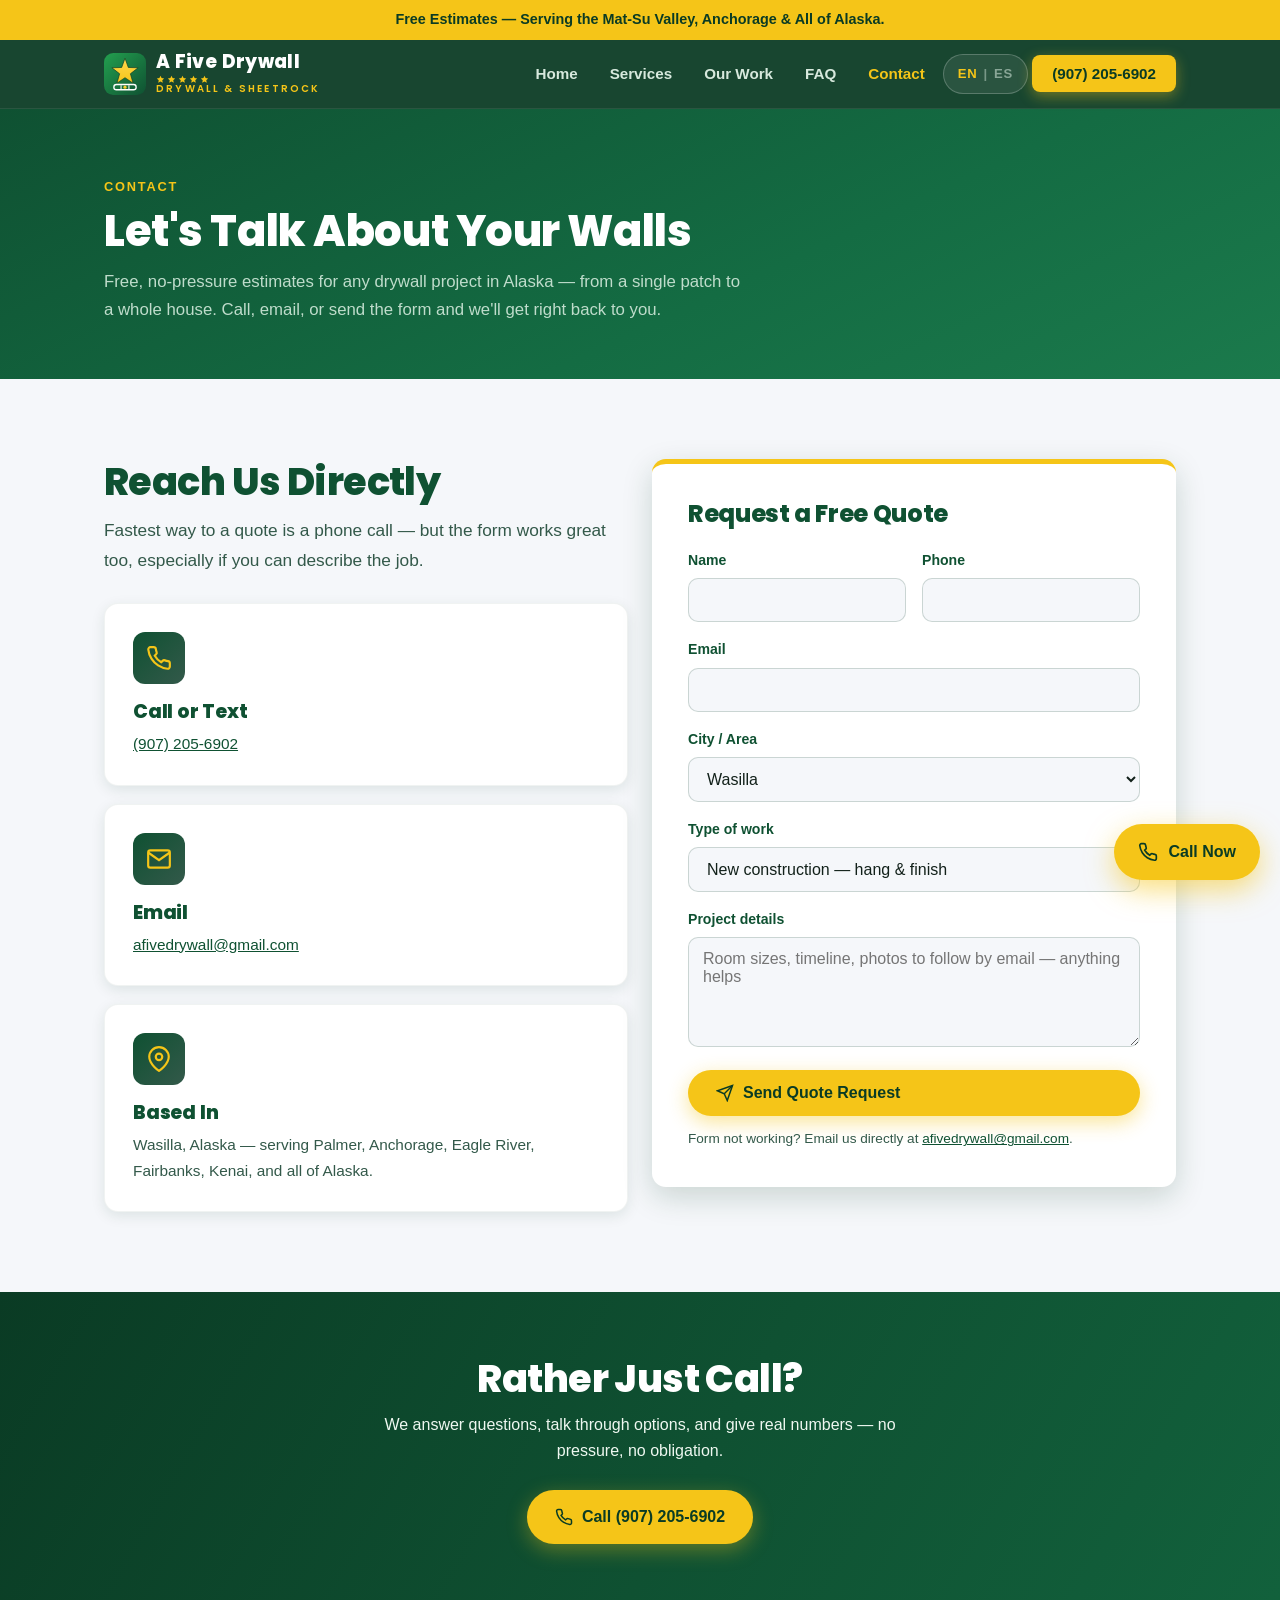
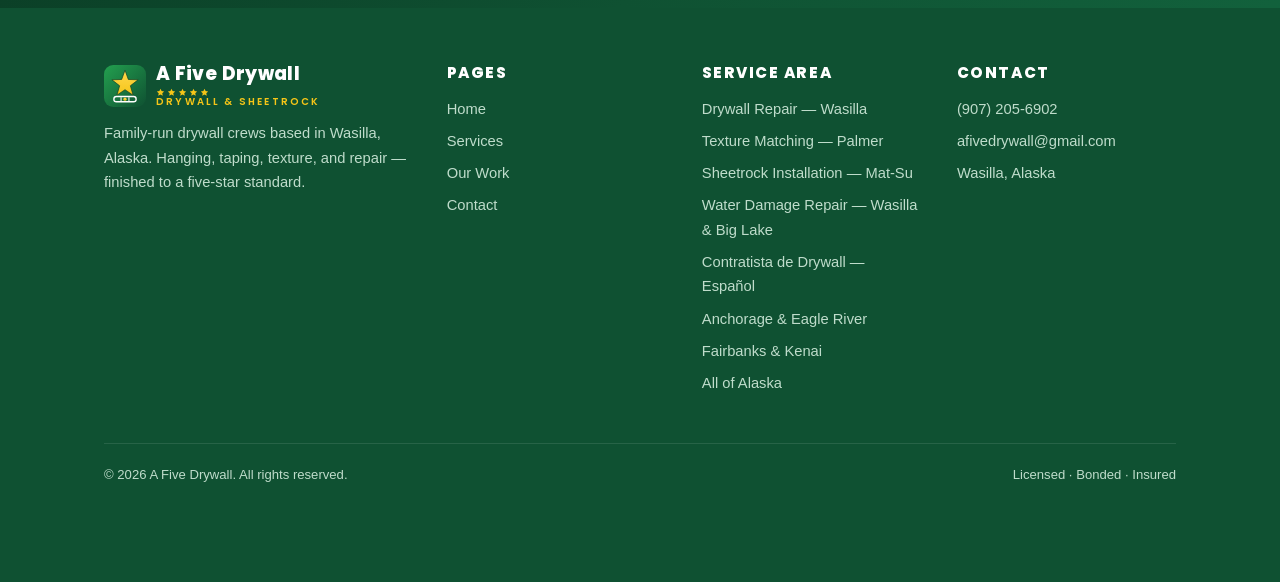
==== commit d87129a2: "Rebrand to A Five Drywall: all titles/JSON-LD/wordmark/form subjects/i18n EN+ES; add 6 real Pexels d" ====
--- a/contact.html
+++ b/contact.html
@@ -3,14 +3,14 @@
 <head>
 <meta charset="UTF-8">
 <meta name="viewport" content="width=device-width, initial-scale=1.0">
-<title>Contact A Five Star | Free Drywall Estimates in Wasilla, Anchorage &amp; All Alaska</title>
-<meta name="description" content="Get a free drywall estimate from A Five Star. Call (907) 205-6902 or send the quote form — serving Wasilla, Palmer, Anchorage, Eagle River, Fairbanks, Kenai, and all of Alaska.">
+<title>Contact A Five Drywall | Free Drywall Estimates in Wasilla, Anchorage &amp; All Alaska</title>
+<meta name="description" content="Get a free drywall estimate from A Five Drywall. Call (907) 205-6902 or send the quote form — serving Wasilla, Palmer, Anchorage, Eagle River, Fairbanks, Kenai, and all of Alaska.">
 <link rel="canonical" href="https://mrjcarrazco.github.io/afivestar/contact.html">
 <link rel="alternate" hreflang="en" href="https://mrjcarrazco.github.io/afivestar/contact.html">
 <link rel="alternate" hreflang="es" href="https://mrjcarrazco.github.io/afivestar/contact.html?lang=es">
 <link rel="alternate" hreflang="x-default" href="https://mrjcarrazco.github.io/afivestar/contact.html">
 <meta property="og:type" content="website">
-<meta property="og:title" content="Contact A Five Star — Free Drywall Estimates in Alaska">
+<meta property="og:title" content="Contact A Five Drywall — Free Drywall Estimates in Alaska">
 <meta property="og:description" content="Call or send the quote form for a free, no-pressure drywall estimate anywhere in Alaska.">
 <meta property="og:url" content="https://mrjcarrazco.github.io/afivestar/contact.html">
 <meta property="og:image" content="https://mrjcarrazco.github.io/afivestar/assets/og-image.png">
@@ -27,9 +27,9 @@
 
 <header class="site-header">
   <nav class="nav container" aria-label="Main navigation">
-    <a class="brand" href="index.html" aria-label="A Five Star home">
+    <a class="brand" href="index.html" aria-label="A Five Drywall home">
       <svg class="brand-mark" viewBox="0 0 64 64" aria-hidden="true"><defs><linearGradient id="afsgH" x1="0" y1="0" x2="1" y2="1"><stop offset="0" stop-color="#23A04F"/><stop offset="1" stop-color="#0F5132"/></linearGradient><linearGradient id="afsgHg" x1="0" y1="0" x2="0" y2="1"><stop offset="0" stop-color="#FFD84D"/><stop offset="1" stop-color="#F5C518"/></linearGradient></defs><rect width="64" height="64" rx="14" fill="url(#afsgH)"/><polygon points="32.00,8.00 37.05,22.04 51.97,22.51 40.18,31.66 44.34,45.99 32.00,37.60 19.66,45.99 23.82,31.66 12.03,22.51 26.95,22.04" fill="url(#afsgHg)" stroke="#0A3B24" stroke-width="1" stroke-linejoin="round"/><rect x="15" y="48" width="34" height="8" rx="4" fill="none" stroke="#ffffff" stroke-width="2"/><line x1="26" y1="49" x2="26" y2="55" stroke="#ffffff" stroke-width="1.6"/><line x1="38" y1="49" x2="38" y2="55" stroke="#ffffff" stroke-width="1.6"/><circle cx="32" cy="52" r="2.4" fill="url(#afsgHg)"/></svg>
-      <span class="brand-name">A Five Star<span class="brand-stars" aria-hidden="true"><svg viewBox="0 0 24 24"><path d="M12 2l2.9 6.3 6.9.8-5.1 4.7 1.4 6.8-6.1-3.4-6.1 3.4 1.4-6.8L2.2 9.1l6.9-.8z" fill="currentColor"/></svg><svg viewBox="0 0 24 24"><path d="M12 2l2.9 6.3 6.9.8-5.1 4.7 1.4 6.8-6.1-3.4-6.1 3.4 1.4-6.8L2.2 9.1l6.9-.8z" fill="currentColor"/></svg><svg viewBox="0 0 24 24"><path d="M12 2l2.9 6.3 6.9.8-5.1 4.7 1.4 6.8-6.1-3.4-6.1 3.4 1.4-6.8L2.2 9.1l6.9-.8z" fill="currentColor"/></svg><svg viewBox="0 0 24 24"><path d="M12 2l2.9 6.3 6.9.8-5.1 4.7 1.4 6.8-6.1-3.4-6.1 3.4 1.4-6.8L2.2 9.1l6.9-.8z" fill="currentColor"/></svg><svg viewBox="0 0 24 24"><path d="M12 2l2.9 6.3 6.9.8-5.1 4.7 1.4 6.8-6.1-3.4-6.1 3.4 1.4-6.8L2.2 9.1l6.9-.8z" fill="currentColor"/></svg></span><small>Drywall &amp; Sheetrock</small></span>
+      <span class="brand-name">A Five Drywall<span class="brand-stars" aria-hidden="true"><svg viewBox="0 0 24 24"><path d="M12 2l2.9 6.3 6.9.8-5.1 4.7 1.4 6.8-6.1-3.4-6.1 3.4 1.4-6.8L2.2 9.1l6.9-.8z" fill="currentColor"/></svg><svg viewBox="0 0 24 24"><path d="M12 2l2.9 6.3 6.9.8-5.1 4.7 1.4 6.8-6.1-3.4-6.1 3.4 1.4-6.8L2.2 9.1l6.9-.8z" fill="currentColor"/></svg><svg viewBox="0 0 24 24"><path d="M12 2l2.9 6.3 6.9.8-5.1 4.7 1.4 6.8-6.1-3.4-6.1 3.4 1.4-6.8L2.2 9.1l6.9-.8z" fill="currentColor"/></svg><svg viewBox="0 0 24 24"><path d="M12 2l2.9 6.3 6.9.8-5.1 4.7 1.4 6.8-6.1-3.4-6.1 3.4 1.4-6.8L2.2 9.1l6.9-.8z" fill="currentColor"/></svg><svg viewBox="0 0 24 24"><path d="M12 2l2.9 6.3 6.9.8-5.1 4.7 1.4 6.8-6.1-3.4-6.1 3.4 1.4-6.8L2.2 9.1l6.9-.8z" fill="currentColor"/></svg></span><small>Drywall &amp; Sheetrock</small></span>
     </a>
     <button class="nav-toggle" aria-label="Toggle menu" aria-expanded="false">
       <span></span><span></span><span></span>
@@ -85,7 +85,7 @@
 
       <form class="quote-panel" action="https://formsubmit.co/afivedrywall@gmail.com" method="POST"><!-- JUAN: replace email in action URL -->
         <h2>Request a Free Quote</h2>
-        <input type="hidden" name="_subject" value="New estimate request — A Five Star website">
+        <input type="hidden" name="_subject" value="New estimate request — A Five Drywall website">
         <input type="hidden" name="_next" value="https://mrjcarrazco.github.io/afivestar/thanks.html">
         <input type="hidden" name="_captcha" value="false">
         <div class="form-grid">
@@ -139,7 +139,7 @@
       <div>
         <a class="brand" href="index.html" style="margin-bottom:14px;">
           <svg class="brand-mark" viewBox="0 0 64 64" aria-hidden="true"><defs><linearGradient id="afsgF" x1="0" y1="0" x2="1" y2="1"><stop offset="0" stop-color="#23A04F"/><stop offset="1" stop-color="#0F5132"/></linearGradient><linearGradient id="afsgFg" x1="0" y1="0" x2="0" y2="1"><stop offset="0" stop-color="#FFD84D"/><stop offset="1" stop-color="#F5C518"/></linearGradient></defs><rect width="64" height="64" rx="14" fill="url(#afsgF)"/><polygon points="32.00,8.00 37.05,22.04 51.97,22.51 40.18,31.66 44.34,45.99 32.00,37.60 19.66,45.99 23.82,31.66 12.03,22.51 26.95,22.04" fill="url(#afsgFg)" stroke="#0A3B24" stroke-width="1" stroke-linejoin="round"/><rect x="15" y="48" width="34" height="8" rx="4" fill="none" stroke="#ffffff" stroke-width="2"/><line x1="26" y1="49" x2="26" y2="55" stroke="#ffffff" stroke-width="1.6"/><line x1="38" y1="49" x2="38" y2="55" stroke="#ffffff" stroke-width="1.6"/><circle cx="32" cy="52" r="2.4" fill="url(#afsgFg)"/></svg>
-          <span class="brand-name">A Five Star<span class="brand-stars" aria-hidden="true"><svg viewBox="0 0 24 24"><path d="M12 2l2.9 6.3 6.9.8-5.1 4.7 1.4 6.8-6.1-3.4-6.1 3.4 1.4-6.8L2.2 9.1l6.9-.8z" fill="currentColor"/></svg><svg viewBox="0 0 24 24"><path d="M12 2l2.9 6.3 6.9.8-5.1 4.7 1.4 6.8-6.1-3.4-6.1 3.4 1.4-6.8L2.2 9.1l6.9-.8z" fill="currentColor"/></svg><svg viewBox="0 0 24 24"><path d="M12 2l2.9 6.3 6.9.8-5.1 4.7 1.4 6.8-6.1-3.4-6.1 3.4 1.4-6.8L2.2 9.1l6.9-.8z" fill="currentColor"/></svg><svg viewBox="0 0 24 24"><path d="M12 2l2.9 6.3 6.9.8-5.1 4.7 1.4 6.8-6.1-3.4-6.1 3.4 1.4-6.8L2.2 9.1l6.9-.8z" fill="currentColor"/></svg><svg viewBox="0 0 24 24"><path d="M12 2l2.9 6.3 6.9.8-5.1 4.7 1.4 6.8-6.1-3.4-6.1 3.4 1.4-6.8L2.2 9.1l6.9-.8z" fill="currentColor"/></svg></span><small>Drywall &amp; Sheetrock</small></span>
+          <span class="brand-name">A Five Drywall<span class="brand-stars" aria-hidden="true"><svg viewBox="0 0 24 24"><path d="M12 2l2.9 6.3 6.9.8-5.1 4.7 1.4 6.8-6.1-3.4-6.1 3.4 1.4-6.8L2.2 9.1l6.9-.8z" fill="currentColor"/></svg><svg viewBox="0 0 24 24"><path d="M12 2l2.9 6.3 6.9.8-5.1 4.7 1.4 6.8-6.1-3.4-6.1 3.4 1.4-6.8L2.2 9.1l6.9-.8z" fill="currentColor"/></svg><svg viewBox="0 0 24 24"><path d="M12 2l2.9 6.3 6.9.8-5.1 4.7 1.4 6.8-6.1-3.4-6.1 3.4 1.4-6.8L2.2 9.1l6.9-.8z" fill="currentColor"/></svg><svg viewBox="0 0 24 24"><path d="M12 2l2.9 6.3 6.9.8-5.1 4.7 1.4 6.8-6.1-3.4-6.1 3.4 1.4-6.8L2.2 9.1l6.9-.8z" fill="currentColor"/></svg><svg viewBox="0 0 24 24"><path d="M12 2l2.9 6.3 6.9.8-5.1 4.7 1.4 6.8-6.1-3.4-6.1 3.4 1.4-6.8L2.2 9.1l6.9-.8z" fill="currentColor"/></svg></span><small>Drywall &amp; Sheetrock</small></span>
         </a>
         <p style="margin-top:12px;">Family-run drywall crews based in Wasilla, Alaska. Hanging, taping, texture, and repair — finished to a five-star standard.</p>
       </div>
@@ -175,13 +175,13 @@
       </div>
     </div>
     <div class="footer-bottom">
-      <span>&copy; 2026 A Five Star. All rights reserved.</span>
+      <span>&copy; 2026 A Five Drywall. All rights reserved.</span>
       <span>Licensed &middot; Bonded &middot; Insured<!-- JUAN: replace license # --></span>
     </div>
   </div>
 </footer>
 
-<a class="call-fab" href="tel:+19072056902" aria-label="Call A Five Star at (907) 205-6902">
+<a class="call-fab" href="tel:+19072056902" aria-label="Call A Five Drywall at (907) 205-6902">
   <svg viewBox="0 0 24 24" fill="none" stroke="currentColor" stroke-width="2" aria-hidden="true"><path d="M22 16.92v3a2 2 0 0 1-2.18 2 19.79 19.79 0 0 1-8.63-3.07 19.5 19.5 0 0 1-6-6 19.79 19.79 0 0 1-3.07-8.67A2 2 0 0 1 4.11 2h3a2 2 0 0 1 2 1.72c.127.96.361 1.903.7 2.81a2 2 0 0 1-.45 2.11L8.09 9.91a16 16 0 0 0 6 6l1.27-1.27a2 2 0 0 1 2.11-.45c.907.339 1.85.573 2.81.7A2 2 0 0 1 22 16.92z"/></svg>
   Call Now
 </a>
--- a/css/styles.css
+++ b/css/styles.css
@@ -1,5 +1,5 @@
 /* ============================================================
-   A Five Star — Drywall & Sheetrock, Wasilla AK
+   A Five Drywall — Drywall & Sheetrock, Wasilla AK
    Palette: deep green family (#0F5132/#0A3B24) + #23A04F accent, gold #F5C518
    ============================================================ */
 :root {
@@ -836,3 +836,13 @@
   mask: url("data:image/svg+xml,%3Csvg xmlns='http://www.w3.org/2000/svg' viewBox='0 0 24 24'%3E%3Cpath fill='black' d='M9 16.2 4.8 12l-1.4 1.4L9 19 21 7l-1.4-1.4z'/%3E%3C/svg%3E") center/contain no-repeat; }
 .steps-list { margin: 0.6rem 0 1rem 1.2rem; padding: 0; }
 .steps-list li { margin: 8px 0; }
+
+
+/* ===== Craft photo grids (stock process imagery) ===== */
+.photo-grid{display:grid;grid-template-columns:repeat(auto-fit,minmax(260px,1fr));gap:22px;margin-top:36px}
+.photo-card{margin:0;border-radius:16px;overflow:hidden;background:#fff;border:1px solid rgba(15,81,50,.1);box-shadow:0 10px 28px rgba(10,40,25,.1)}
+.photo-card img{width:100%;height:250px;object-fit:cover;display:block}
+.photo-card figcaption{padding:14px 18px 16px;font-weight:700;color:#123a28}
+.photo-card figcaption span{display:block;margin-top:3px;font-weight:400;font-size:.9rem;color:#5b6f62;line-height:1.45}
+.photo-note{margin-top:16px;font-size:.85rem;color:#6f7f73;font-style:italic}
+@media (max-width:480px){.photo-card img{height:210px}}
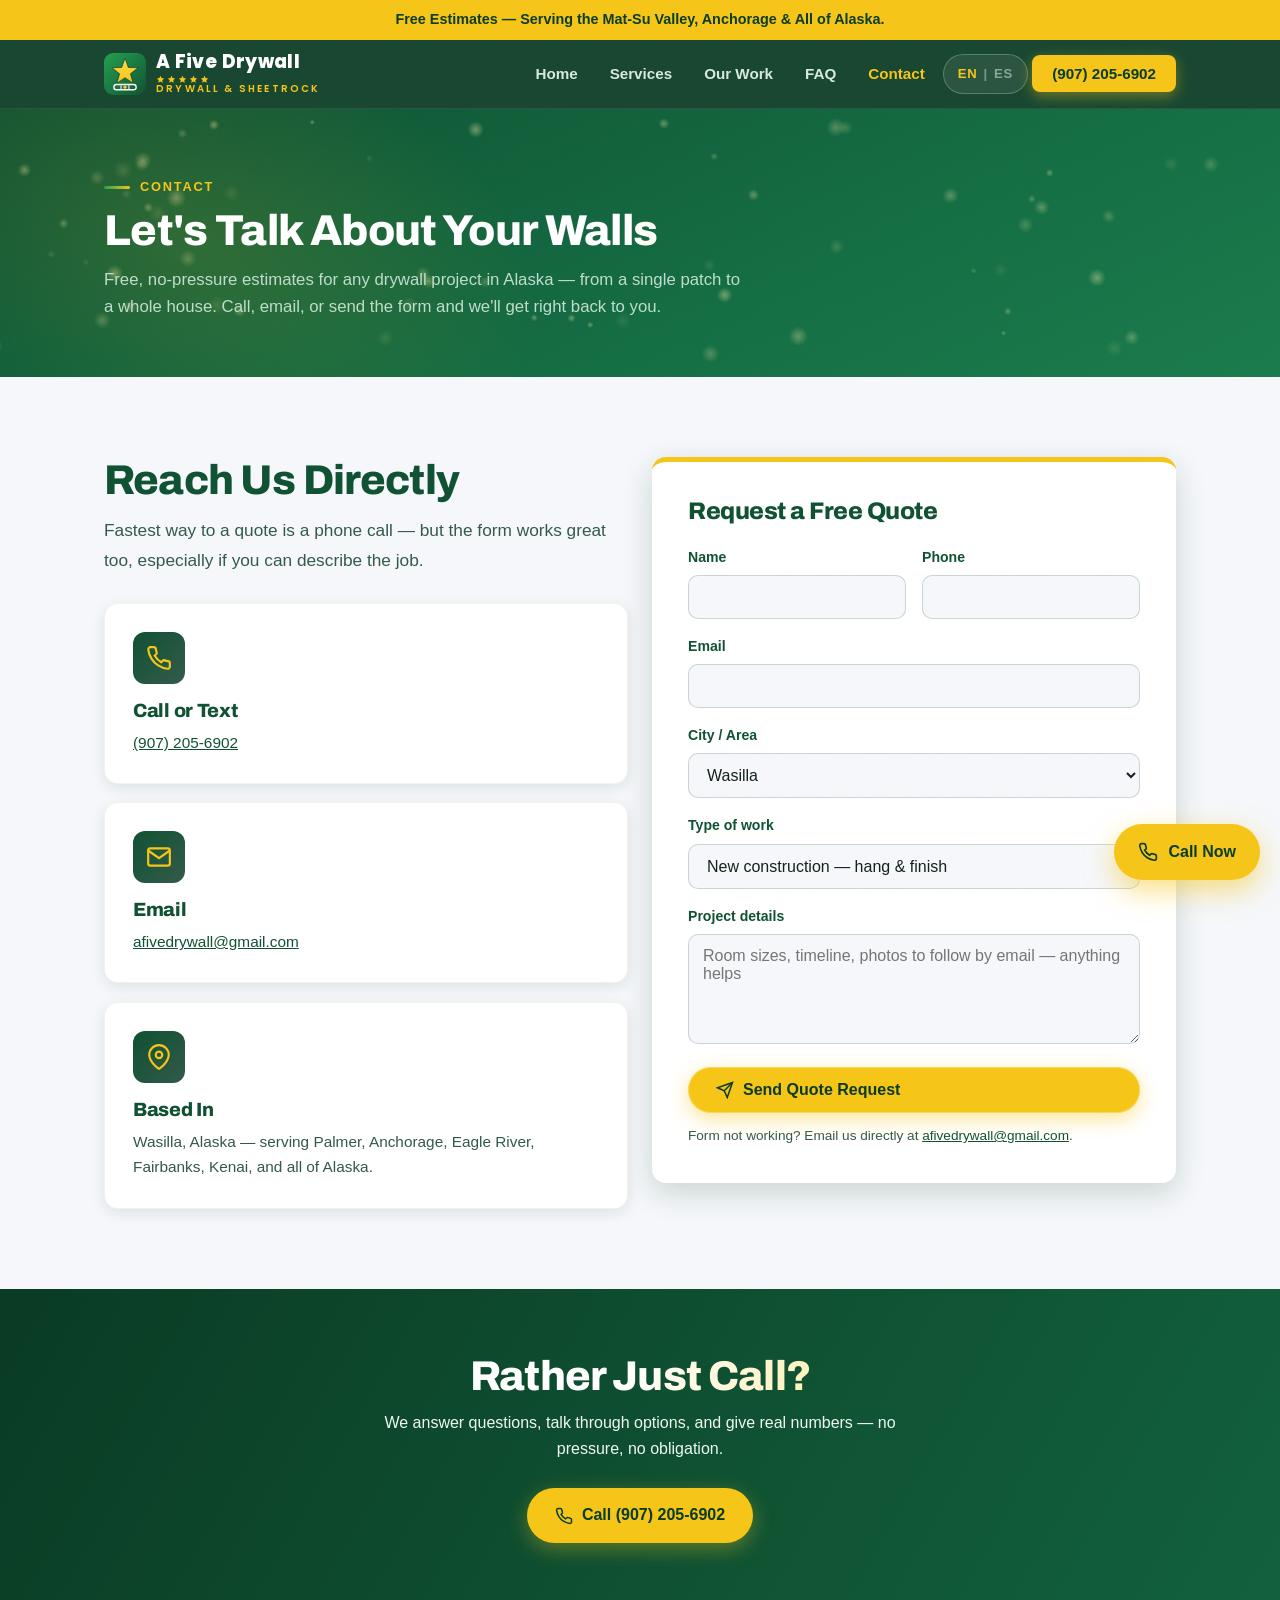
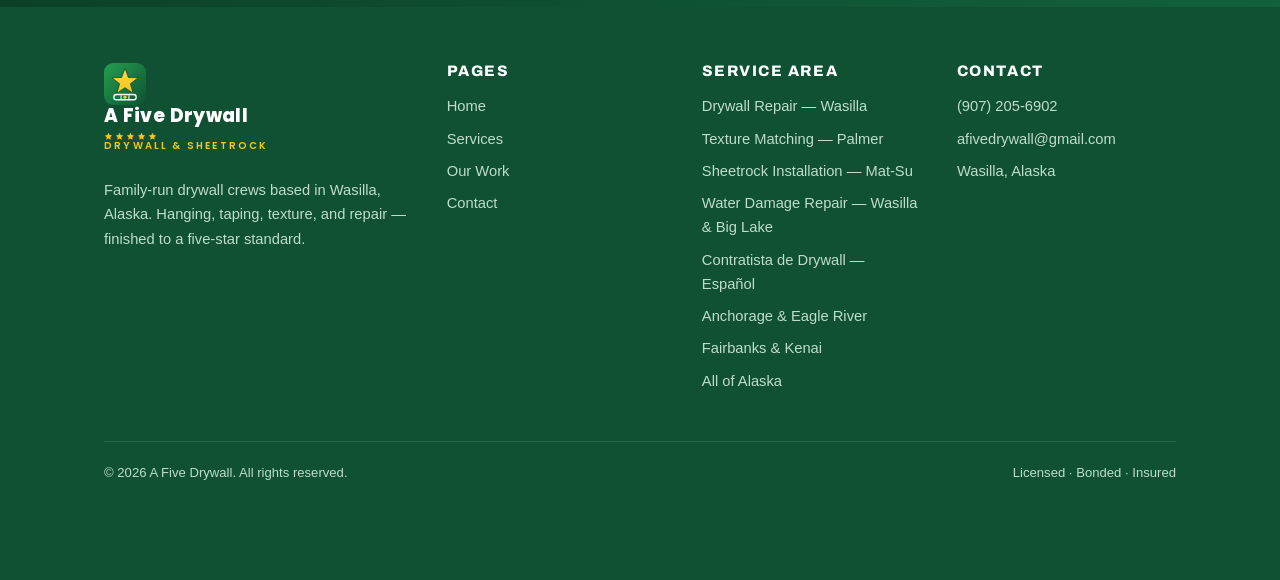
==== commit 2cfc7b19: "Visual elevation pass v2+v3: Archivo display type, hero dust-mote canvas + gradient shimmer headline" ====
--- a/contact.html
+++ b/contact.html
@@ -18,7 +18,8 @@
 <link rel="icon" href="data:image/svg+xml,%3Csvg xmlns='http://www.w3.org/2000/svg' viewBox='0 0 64 64'%3E%3Cdefs%3E%3ClinearGradient id='g' x1='0' y1='0' x2='1' y2='1'%3E%3Cstop offset='0' stop-color='%2323A04F'/%3E%3Cstop offset='1' stop-color='%230F5132'/%3E%3C/linearGradient%3E%3C/defs%3E%3Crect width='64' height='64' rx='14' fill='url(%23g)'/%3E%3Cpolygon points='32.00,8.00 37.05,22.04 51.97,22.51 40.18,31.66 44.34,45.99 32.00,37.60 19.66,45.99 23.82,31.66 12.03,22.51 26.95,22.04' fill='%23F5C518' stroke='%230A3B24' stroke-width='1' stroke-linejoin='round'/%3E%3Crect x='15' y='48' width='34' height='8' rx='4' fill='none' stroke='white' stroke-width='2'/%3E%3Cline x1='26' y1='49' x2='26' y2='55' stroke='white' stroke-width='1.6'/%3E%3Cline x1='38' y1='49' x2='38' y2='55' stroke='white' stroke-width='1.6'/%3E%3Ccircle cx='32' cy='52' r='2.4' fill='%23F5C518'/%3E%3C/svg%3E">
 <link rel="preconnect" href="https://fonts.googleapis.com">
 <link rel="preconnect" href="https://fonts.gstatic.com" crossorigin>
-<link href="https://fonts.googleapis.com/css2?family=Poppins:wght@700;800&display=swap" rel="stylesheet">
+<link href="https://fonts.googleapis.com/css2?family=Archivo:wght@700;800;900&family=Poppins:wght@700;800&display=swap" rel="stylesheet">
+<script>document.documentElement.classList.add('js');</script>
 <link rel="stylesheet" href="css/styles.css">
 </head>
 <body>
@@ -186,6 +187,10 @@
   Call Now
 </a>
 
+<script>
+(function(){function go(){var els=document.querySelectorAll('.reveal');for(var i=0;i<els.length;i++){els[i].className+=' in'}}
+if(window.addEventListener){window.addEventListener('load',function(){setTimeout(go,2000)});setTimeout(go,4000)}else{setTimeout(go,4000)}})();
+</script>
 <script src="js/main.js"></script>
 <script src="js/i18n.js"></script>
 </body>
--- a/css/styles.css
+++ b/css/styles.css
@@ -42,14 +42,14 @@
 .container { max-width: var(--maxw); margin: 0 auto; padding: 0 24px; }
 
 h1, h2, h3, h4 {
-  font-family: "Poppins", "Segoe UI", Arial, sans-serif;
+  font-family: "Archivo", "Poppins", "Segoe UI", Arial, sans-serif;
   font-weight: 800;
-  line-height: 1.2;
+  line-height: 1.15;
   color: var(--green);
-  letter-spacing: -0.01em;
-}
-
-h2 { font-size: clamp(1.6rem, 3.5vw, 2.4rem); margin-bottom: 0.6rem; letter-spacing: -0.015em; }
+  letter-spacing: -0.015em;
+}
+
+h2 { font-size: clamp(1.7rem, 3.8vw, 2.6rem); margin-bottom: 0.6rem; letter-spacing: -0.02em; font-weight: 800; }
 h3 { font-size: 1.2rem; }
 
 .section { padding: 80px 0; }
@@ -248,9 +248,9 @@
 .hero-trust span { display: inline-flex; align-items: center; gap: 7px; }
 .hero-trust svg { width: 16px; height: 16px; color: var(--gold); }
 
-/* Parallax drift layers in hero */
+/* Parallax drift layers in hero (rAF-lerp driven from main.js — no CSS transition lag) */
 .hero-scene { position: relative; }
-.parallax { will-change: transform; transition: transform 0.15s linear; }
+.parallax { will-change: transform; }
 
 /* ---------- Animated SVG scene keyframes ---------- */
 @keyframes panel-lift {
@@ -638,9 +638,12 @@
   font-size: 0.82rem;
 }
 
-/* ---------- Reveal on scroll ---------- */
-.reveal { opacity: 0; transform: translateY(24px); transition: opacity 0.7s var(--ease), transform 0.7s var(--ease); transition-delay: var(--reveal-delay, 0s); }
-.reveal.in { opacity: 1; transform: none; }
+/* ---------- Reveal on scroll ----------
+   Hidden state is gated behind html.js (set by an inline head script) so a JS
+   failure can never blank the page; an inline ES5 force-reveal net also fires
+   at load+2s on every page. */
+html.js .reveal { opacity: 0; transform: translateY(24px); transition: opacity 0.7s var(--ease), transform 0.7s var(--ease); transition-delay: var(--reveal-delay, 0s); }
+html.js .reveal.in { opacity: 1; transform: none; }
 
 /* ---------- Before / After compare slider ---------- */
 .ba-wrap { max-width: 760px; margin: 40px auto 0; }
@@ -846,3 +849,161 @@
 .photo-card figcaption span{display:block;margin-top:3px;font-weight:400;font-size:.9rem;color:#5b6f62;line-height:1.45}
 .photo-note{margin-top:16px;font-size:.85rem;color:#6f7f73;font-style:italic}
 @media (max-width:480px){.photo-card img{height:210px}}
+
+
+/* ============================================================
+   ELEVATION KIT v2 — depth, motion, polish (brand green + gold)
+   All motion respects prefers-reduced-motion via the global rule.
+   ============================================================ */
+
+/* --- Hero dust canvas (injected by js/main.js) + light shaft --- */
+.dust-canvas{position:absolute;top:0;left:0;right:0;bottom:0;width:100%;height:100%;z-index:0;pointer-events:none;opacity:.9}
+.hero > .container, .page-hero > .container{position:relative;z-index:1}
+.hero::after, .page-hero::after{content:"";position:absolute;top:-30%;left:-12%;width:55%;height:160%;background:radial-gradient(closest-side, rgba(245,197,24,.13), rgba(245,197,24,0));transform:rotate(18deg);pointer-events:none;z-index:0}
+
+/* --- Gradient shimmer on hero key phrase + gradient display headings on dark bands --- */
+@supports ((-webkit-background-clip: text) or (background-clip: text)) {
+  .hero h1 .accent{
+    background:linear-gradient(100deg,#9BE8B9 0%,#FFD84D 38%,#F5C518 52%,#FFE89A 68%,#9BE8B9 100%);
+    background-size:220% 100%;
+    -webkit-background-clip:text;background-clip:text;
+    -webkit-text-fill-color:transparent;color:#FFD84D;
+    animation:accent-shimmer 7s linear infinite;
+  }
+  .section-dark h2, .guarantee-band h2, .cta-band h2, .page-hero h1{
+    background:linear-gradient(95deg,#ffffff 0%,#ffffff 48%,#FFD84D 92%);
+    -webkit-background-clip:text;background-clip:text;
+    -webkit-text-fill-color:transparent;
+  }
+}
+@keyframes accent-shimmer{0%{background-position:0% 0}100%{background-position:220% 0}}
+
+/* --- Kicker: gradient dash --- */
+.kicker::before{content:"";display:inline-block;width:26px;height:3px;border-radius:2px;background:linear-gradient(90deg,var(--accent),var(--gold-cta));margin-right:10px;vertical-align:middle}
+
+/* --- Glowing pill CTAs: layered glow + sheen sweep + hover lift --- */
+.btn{position:relative;overflow:hidden}
+.btn-primary{box-shadow:0 6px 20px rgba(245,197,24,.45),inset 0 0 0 1px rgba(255,232,154,.5)}
+.btn-primary::after{content:"";position:absolute;top:0;bottom:0;left:-70%;width:45%;background:linear-gradient(105deg,rgba(255,255,255,0) 0%,rgba(255,255,255,.55) 50%,rgba(255,255,255,0) 100%);transform:skewX(-18deg);transition:left .55s var(--ease)}
+.btn-primary:hover::after{left:125%}
+.btn-primary:hover{transform:translateY(-3px);box-shadow:0 12px 30px rgba(245,197,24,.55),0 0 24px rgba(245,197,24,.3)}
+.btn-ghost:hover{transform:translateY(-3px);box-shadow:0 10px 26px rgba(10,59,36,.35),inset 0 0 0 1px rgba(255,255,255,.35)}
+.nav-cta:hover{box-shadow:0 8px 22px rgba(245,197,24,.55)}
+
+/* --- Card depth: lift + gold border-glow (tilt added by JS on fine pointers) --- */
+.card:hover, .scene-card:hover{transform:translateY(-6px);border-color:rgba(245,197,24,.55);box-shadow:0 18px 44px rgba(10,59,36,.20),0 0 0 1px rgba(245,197,24,.30),0 0 26px rgba(245,197,24,.14)}
+.expect-step:hover, .service-row:hover{border-color:rgba(245,197,24,.45);box-shadow:0 16px 40px rgba(10,59,36,.18),0 0 0 1px rgba(245,197,24,.22)}
+.step:hover{border-color:rgba(245,197,24,.4)}
+.tilt{will-change:transform}
+
+/* --- Signature: level-5 smooth-finish trowel band (index) --- */
+.finish-band{position:relative;height:88px;overflow:hidden;background:#0a3b24 url("data:image/svg+xml,%3Csvg xmlns='http://www.w3.org/2000/svg' width='140' height='140'%3E%3Cfilter id='r'%3E%3CfeTurbulence type='fractalNoise' baseFrequency='0.9' numOctaves='2'/%3E%3C/filter%3E%3Crect width='140' height='140' filter='url(%23r)' opacity='0.35'/%3E%3C/svg%3E")}
+.finish-smooth{position:absolute;top:0;left:0;bottom:0;width:100%;background:linear-gradient(90deg,var(--green-deep),var(--green) 55%,#1b7a4c);transform-origin:left center;transform:scaleX(.18);animation:finish-wipe 8s var(--ease) infinite}
+.finish-trowel{position:absolute;top:50%;left:0;width:74px;height:40px;margin-top:-20px;animation:finish-glide 8s var(--ease) infinite;z-index:2}
+.finish-label{position:absolute;top:50%;left:24px;transform:translateY(-50%);z-index:3;color:#ffd84d;font-weight:800;font-size:.78rem;letter-spacing:.16em;text-transform:uppercase;display:inline-flex;align-items:center;gap:8px}
+.finish-label svg{width:15px;height:15px;flex:none}
+@keyframes finish-wipe{0%{transform:scaleX(.04)}72%{transform:scaleX(1)}100%{transform:scaleX(1)}}
+@keyframes finish-glide{0%{transform:translateX(-80px)}72%{transform:translateX(100vw)}100%{transform:translateX(100vw)}}
+@media (prefers-reduced-motion: reduce){.finish-smooth{transform:scaleX(1)}.finish-trowel{display:none}}
+
+/* --- Film-grain overlay (injected by js/main.js) --- */
+.grain{position:fixed;top:0;left:0;right:0;bottom:0;z-index:9990;pointer-events:none;opacity:.05;mix-blend-mode:overlay;background-image:url("data:image/svg+xml,%3Csvg xmlns='http://www.w3.org/2000/svg' width='160' height='160'%3E%3Cfilter id='n'%3E%3CfeTurbulence type='fractalNoise' baseFrequency='0.75' numOctaves='2' stitchTiles='stitch'/%3E%3C/filter%3E%3Crect width='160' height='160' filter='url(%23n)'/%3E%3C/svg%3E")}
+
+@media (max-width:768px){.finish-band{height:64px}.finish-label{left:14px;font-size:.68rem}}
+
+
+/* ============================================================
+   ANIMATION AUDIT v3 — every pre-existing motion rebuilt:
+   spring easing, entrance choreography, tactile hover/press on
+   all interactive elements, richer SVG trade-scene loops.
+   Hot paths are transform/opacity only; reduced-motion safe
+   (entrances use backwards fill from visible base styles).
+   ============================================================ */
+:root{--ease-spring:cubic-bezier(.34,1.56,.64,1);--ease-soft:cubic-bezier(.45,.05,.55,.95)}
+
+/* --- Hero + page-hero entrance choreography --- */
+@keyframes rise-in{from{opacity:0;transform:translateY(26px)}to{opacity:1;transform:none}}
+@keyframes scene-in{from{opacity:0;transform:translateY(30px) scale(.965)}to{opacity:1;transform:none}}
+html.js .hero .kicker{animation:rise-in .7s var(--ease) .05s backwards}
+html.js .hero h1{animation:rise-in .85s var(--ease) .16s backwards}
+html.js .hero p.sub{animation:rise-in .85s var(--ease) .3s backwards}
+html.js .hero .hero-ctas{animation:rise-in .85s var(--ease) .44s backwards}
+html.js .hero .hero-trust{animation:rise-in .85s var(--ease) .58s backwards}
+html.js .hero-scene{animation:scene-in 1.05s var(--ease) .3s backwards}
+html.js .page-hero .kicker{animation:rise-in .7s var(--ease) .05s backwards}
+html.js .page-hero h1{animation:rise-in .85s var(--ease) .16s backwards}
+html.js .page-hero p{animation:rise-in .85s var(--ease) .3s backwards}
+
+/* --- Reveals: springier rise --- */
+html.js .reveal{transition:opacity .75s var(--ease),transform .75s var(--ease-spring);transition-delay:var(--reveal-delay,0s)}
+
+/* --- SVG trade scenes: light pass + extra dust loops --- */
+.hero-scene{overflow:hidden;border-radius:16px}
+.scene-card .scene{position:relative;overflow:hidden}
+.hero-scene::after,.scene-card .scene::after{content:"";position:absolute;top:0;left:0;right:0;bottom:0;background:linear-gradient(115deg,transparent 40%,rgba(255,255,255,.09) 50%,transparent 60%);transform:translateX(-130%);animation:light-pass 7.5s var(--ease-soft) infinite;pointer-events:none}
+.scene-card .scene::after{animation-delay:1.2s}
+@keyframes light-pass{0%{transform:translateX(-130%)}55%{transform:translateX(130%)}100%{transform:translateX(130%)}}
+.anim-dust-4{animation:dust-float 3.4s ease-out .6s infinite}
+.anim-dust-5{animation:dust-float 3.1s ease-out 1.5s infinite}
+.anim-dust-6{animation:dust-float 3.7s ease-out 2.3s infinite}
+
+/* --- Crew-scene keyframe polish: panel lands with a soft settle --- */
+@keyframes panel-lift{
+  0%{transform:translateY(46px);opacity:0}
+  18%{opacity:1}
+  42%{transform:translateY(-3px)}
+  52%{transform:translateY(0)}
+  100%{transform:translateY(0);opacity:1}
+}
+.anim-sander{animation-timing-function:ease-in-out}
+.anim-drift{animation-timing-function:var(--ease-soft)}
+
+/* --- Before/after slider: attract nudge until first touch, tactile handle --- */
+@keyframes ba-nudge{0%,100%{transform:translate(-50%,-50%)}50%{transform:translate(calc(-50% - 9px),-50%)}}
+.ba-nudge{animation:ba-nudge 1.7s var(--ease-soft) 1.4s 3}
+.ba-used{animation:none}
+.ba-handle{transition:background .2s,transform .25s var(--ease-spring)}
+.ba-handle:hover{transform:translate(-50%,-50%) scale(1.07)}
+.ba-handle:active{transform:translate(-50%,-50%) scale(.96);cursor:grabbing}
+
+/* --- Tactile press + hover on every interactive element --- */
+.btn{transition:transform .25s var(--ease-spring),background .2s,box-shadow .25s}
+.btn:active,.nav-cta:active,.call-fab:active{transform:translateY(1px) scale(.97)}
+.nav-links a{transition:background .2s,color .2s,transform .2s var(--ease-spring)}
+.nav-links a:hover{transform:translateY(-1px)}
+.lang-toggle{transition:background .2s,border-color .2s,transform .2s var(--ease-spring)}
+.lang-toggle:hover{transform:translateY(-1px)}
+.lang-toggle:active{transform:scale(.95)}
+.banner a{transition:opacity .2s}
+.banner a:hover{opacity:.75}
+.site-footer a{display:inline-block;transition:color .2s,transform .22s var(--ease-spring)}
+.site-footer a:hover{transform:translateX(3px)}
+.card,.scene-card{transition:transform .35s var(--ease-spring),box-shadow .3s,border-color .25s}
+.expect-step,.service-row{transition:transform .3s var(--ease-spring),box-shadow .3s,border-color .25s}
+.card .icon,.service-row .icon{transition:transform .35s var(--ease-spring),box-shadow .35s}
+.card:hover .icon,.service-row:hover .icon{transform:translateY(-4px) scale(1.07);box-shadow:0 8px 18px rgba(10,59,36,.3)}
+.step{transition:background .25s,transform .3s var(--ease-spring),border-color .25s}
+.step::before{transition:transform .3s var(--ease-spring)}
+.step:hover::before{transform:translateY(-2px) scale(1.12)}
+.expect-step::before{transition:transform .3s var(--ease-spring)}
+.expect-step:hover::before{transform:scale(1.1) rotate(-4deg)}
+.trust-badge{transition:transform .25s var(--ease-spring),color .2s}
+.area-tag{transition:border-color .2s,transform .25s var(--ease-spring),box-shadow .2s}
+.area-tag:active{transform:scale(.96)}
+
+/* --- Photo cards: lift + slow ken-burns zoom --- */
+.photo-card{transition:transform .35s var(--ease-spring),box-shadow .3s}
+.photo-card:hover{transform:translateY(-5px);box-shadow:0 18px 40px rgba(10,40,25,.18),0 0 0 1px rgba(245,197,24,.25)}
+.photo-card img{transition:transform .8s var(--ease)}
+.photo-card:hover img{transform:scale(1.045)}
+
+/* --- FAQ: hover tint, spring + icon, body slide-in --- */
+details.faq summary{transition:color .2s,background .25s}
+details.faq summary:hover{background:rgba(35,160,79,.06)}
+details.faq summary::after{transition:transform .35s var(--ease-spring)}
+@keyframes faq-open{from{opacity:0;transform:translateY(-7px)}to{opacity:1;transform:none}}
+details.faq[open] .faq-body{animation:faq-open .4s var(--ease) backwards}
+
+/* --- Form focus micro-lift --- */
+label.field input,label.field select,label.field textarea{transition:border-color .2s,box-shadow .2s,transform .2s}
+label.field input:focus,label.field select:focus,label.field textarea:focus{transform:translateY(-1px)}
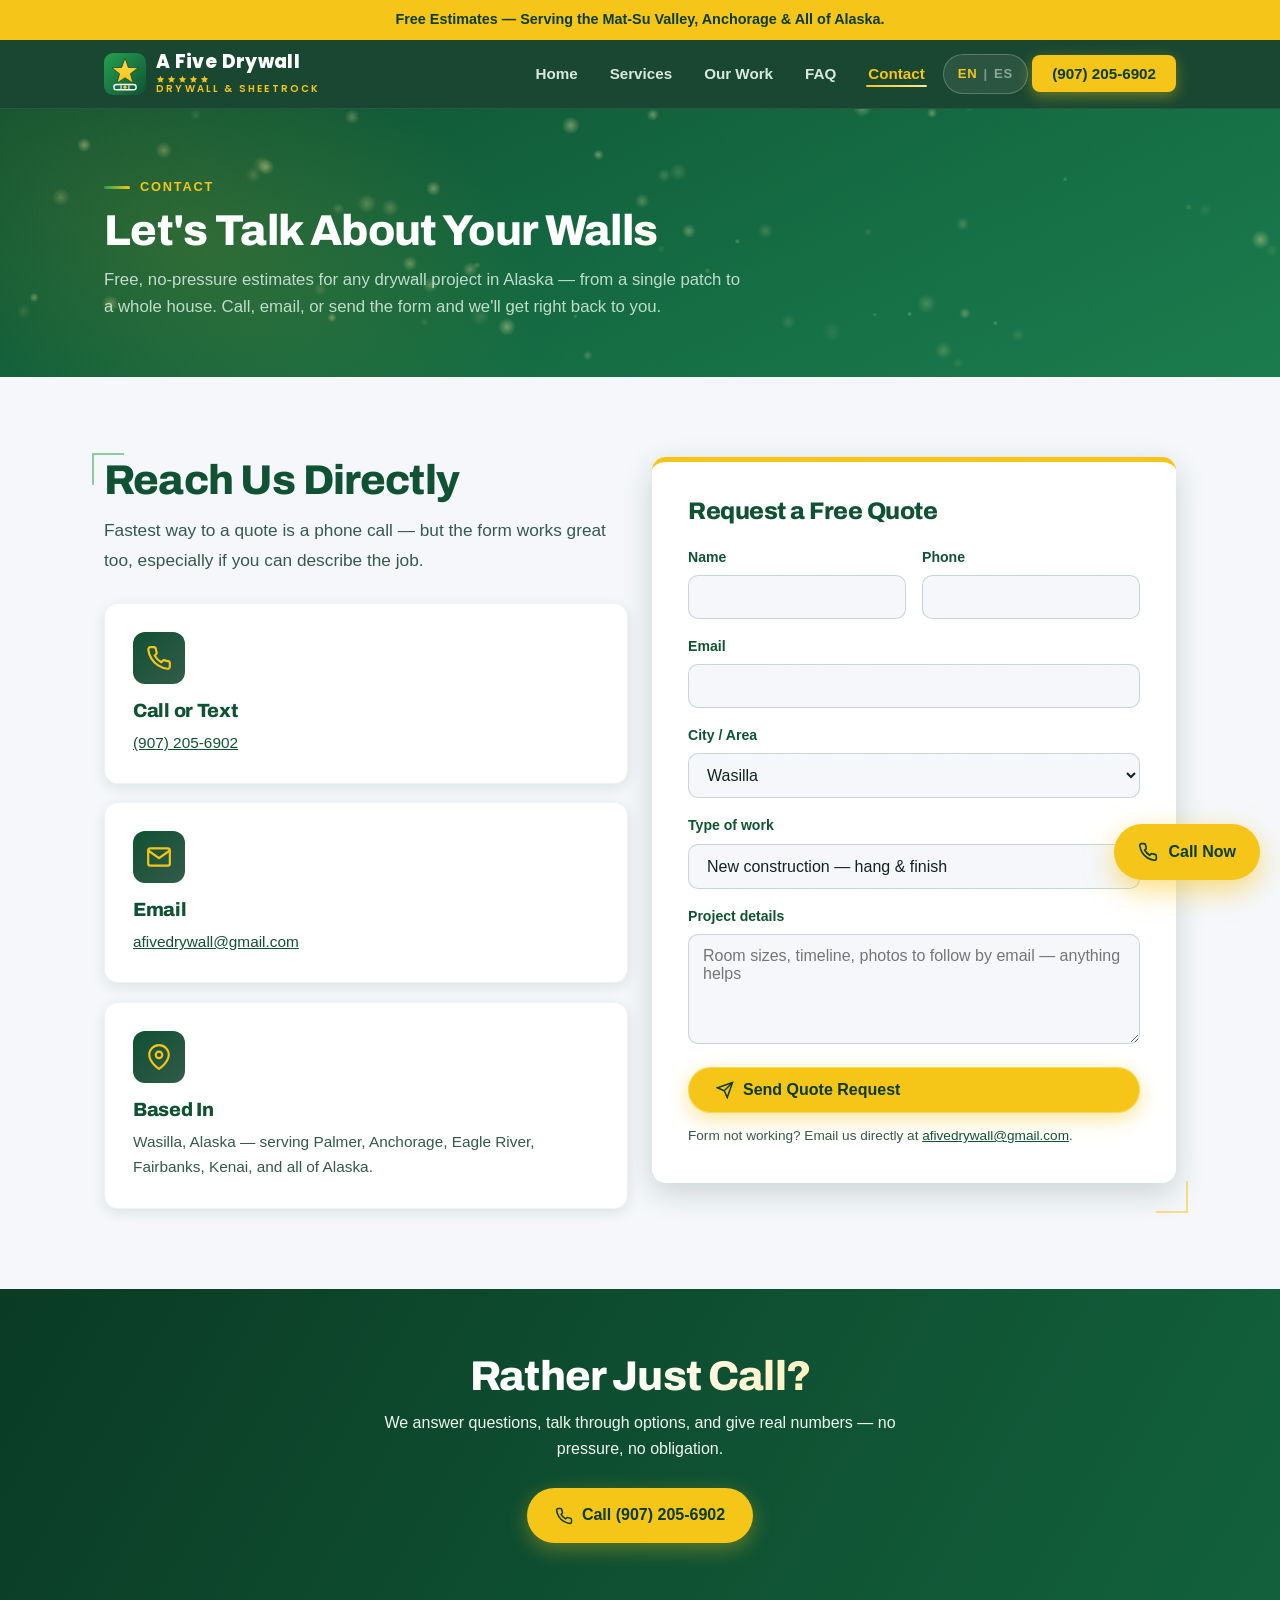
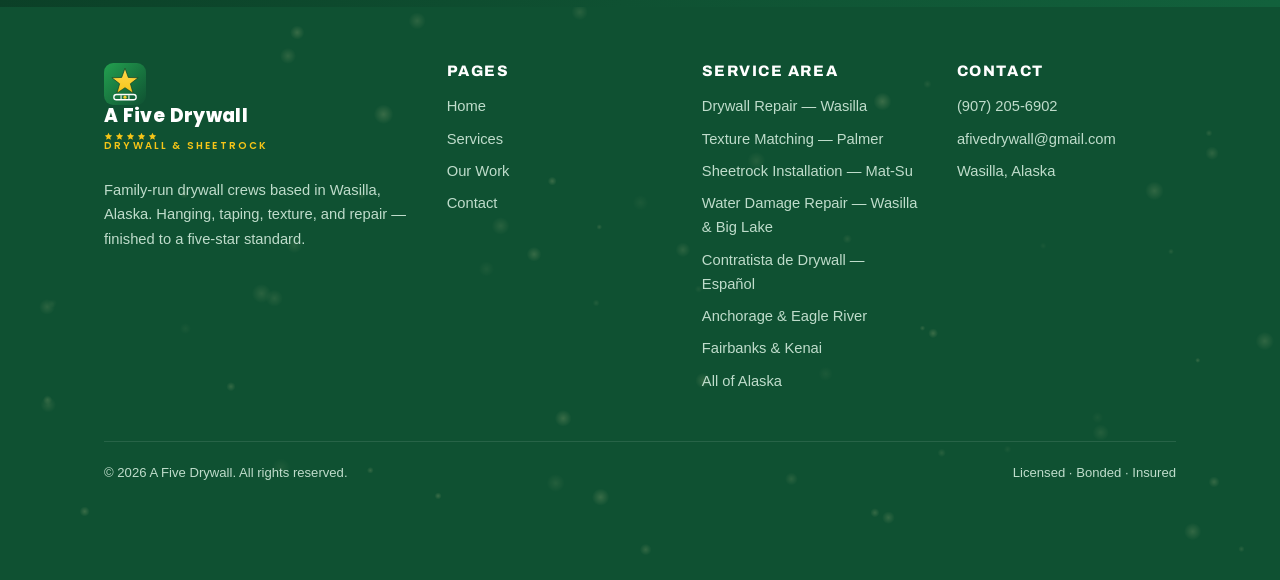
==== commit f6af8700: "Detail + animated graphics pass v4: signature scroll-driven WALL BUILDER story on index (sticky stag" ====
--- a/contact.html
+++ b/contact.html
@@ -188,7 +188,9 @@
 </a>
 
 <script>
-(function(){function go(){var els=document.querySelectorAll('.reveal');for(var i=0;i<els.length;i++){els[i].className+=' in'}}
+(function(){function go(){var els=document.querySelectorAll('.reveal');for(var i=0;i<els.length;i++){els[i].className+=' in'}
+var d=document.documentElement;if((' '+d.className+' ').indexOf(' mjs-ok ')===-1){if((' '+d.className+' ').indexOf(' anim-fallback ')===-1){d.className+=' anim-fallback'}
+var wb=document.getElementById('wallbuilder');if(wb&&(' '+wb.className+' ').indexOf(' wb-live ')===-1&&(' '+wb.className+' ').indexOf(' wb-done ')===-1){wb.className+=' wb-done'}}}
 if(window.addEventListener){window.addEventListener('load',function(){setTimeout(go,2000)});setTimeout(go,4000)}else{setTimeout(go,4000)}})();
 </script>
 <script src="js/main.js"></script>
--- a/css/styles.css
+++ b/css/styles.css
@@ -1007,3 +1007,157 @@
 /* --- Form focus micro-lift --- */
 label.field input,label.field select,label.field textarea{transition:border-color .2s,box-shadow .2s,transform .2s}
 label.field input:focus,label.field select:focus,label.field textarea:focus{transform:translateY(-1px)}
+
+
+/* ============================================================
+   DETAIL + GRAPHICS v4 — wall-builder scroll story, looping
+   service vignettes, self-drawing process timeline, honest
+   animated stats, blueprint micro-detail layer.
+   Hidden states are html.js-gated; html.anim-fallback (set by
+   the inline net when main.js never ran) restores final states.
+   Global prefers-reduced-motion rule kills all motion; explicit
+   overrides below pin final states visible.
+   ============================================================ */
+
+/* ---------- 1. Wall-builder scroll story (index signature) ---------- */
+.wb{position:relative;background:linear-gradient(180deg,var(--green-deep) 0%,#0d4229 45%,var(--green-deep) 100%);color:var(--mint)}
+.wb-wrap{position:relative}
+html.js .wb:not(.wb-done) .wb-wrap{height:340vh}
+.wb-stage{display:flex;flex-direction:column;align-items:center;justify-content:center;text-align:center;padding:72px 18px}
+html.js .wb:not(.wb-done) .wb-stage{position:sticky;top:0;height:100vh;padding:0 18px;overflow:hidden}
+.wb .kicker{color:var(--gold)}
+.wb h2{color:var(--white);margin-bottom:.2rem}
+.wb-svg{width:min(560px,92vw);height:auto;margin-top:12px;filter:drop-shadow(0 18px 40px rgba(0,0,0,.35))}
+.wb-cap-rail{position:relative;height:3.4em;width:min(560px,92vw);margin-top:10px}
+.wb-cap{position:absolute;top:0;left:0;right:0;margin:0;color:#ffe89a;font-weight:700;font-size:clamp(.95rem,2.4vw,1.15rem);line-height:1.4;opacity:0;transform:translateY(8px);transition:opacity .4s var(--ease),transform .4s var(--ease)}
+.wb-cap:last-child{opacity:1;transform:none}
+html.js .wb-cap:last-child{opacity:0;transform:translateY(8px)}
+.wb .wb-cap.on{opacity:1!important;transform:none!important}
+.wb.wb-done .wb-cap:last-child{opacity:1!important;transform:none!important}
+.wb-hint{font-size:.72rem;letter-spacing:.3em;text-transform:uppercase;color:rgba(191,220,203,.6);margin-top:12px;transition:opacity .4s}
+.wb-hint::after{content:"\2193";display:block;margin-top:4px;animation:wb-bob 1.6s var(--ease-soft) infinite}
+.wb-hint.off{opacity:0}
+html.js .wb.wb-done .wb-hint{display:none}
+@keyframes wb-bob{0%,100%{transform:translateY(0)}50%{transform:translateY(5px)}}
+/* layers: visible by default (no-JS final state); hidden only under html.js until .on */
+.wb-svg .wb-lyr{transform-box:fill-box;transform-origin:center}
+html.js .wb .wb-lyr{opacity:0;transition:opacity .55s var(--ease),transform .65s var(--ease-spring)}
+html.js .wb .wb-l-ins{transform:translateY(-26px)}
+html.js .wb .wb-l-panel{transform:translateY(54px)}
+html.js .wb .wb-l-screws{transform:scale(.82)}
+html.js .wb .wb-l-tape{transform:translateY(-18px)}
+html.js .wb .wb-l-sand{transform:translateX(-20px)}
+.wb .wb-lyr.on,.wb.wb-done .wb-lyr,html.anim-fallback .wb .wb-lyr{opacity:1!important;transform:none!important}
+/* mud: three passes feather out from the seam */
+.wb .wb-mudpass{transform-box:fill-box;transform-origin:left center}
+html.js .wb .wb-mudpass{transform:scaleX(0);transition:transform .9s var(--ease-soft)}
+.wb .wb-l-mud.on .wb-mudpass,.wb.wb-done .wb-mudpass,html.anim-fallback .wb .wb-mudpass{transform:scaleX(1)!important}
+.wb .wb-l-mud.on .wb-m2{transition-delay:.4s}
+.wb .wb-l-mud.on .wb-m3{transition-delay:.8s}
+/* sanding: sander drifts, dust puffs rise */
+.wb-sander{animation:wb-sand 2.6s ease-in-out infinite;transform-box:fill-box;transform-origin:center}
+@keyframes wb-sand{0%,100%{transform:translateX(0)}50%{transform:translateX(34px)}}
+.wb-puff{opacity:0;animation:wb-puff 2.6s ease-out infinite}
+.wb-puff2{animation-delay:.9s}
+.wb-puff3{animation-delay:1.7s}
+@keyframes wb-puff{0%{opacity:0;transform:translateY(0)}25%{opacity:.75}100%{opacity:0;transform:translateY(-26px)}}
+/* level-5 finish: light sweep across the painted wall */
+.wb-sheen{opacity:0}
+.wb .wb-l-fin.on .wb-sheen,.wb.wb-done .wb-sheen{opacity:1;animation:wb-sweep 3.8s var(--ease-soft) infinite}
+@keyframes wb-sweep{0%{transform:translateX(0)}60%{transform:translateX(640px)}100%{transform:translateX(640px)}}
+@media (prefers-reduced-motion: reduce){
+  .wb .wb-lyr{opacity:1!important;transform:none!important}
+  .wb .wb-mudpass{transform:scaleX(1)!important}
+  .wb-cap:last-child{opacity:1!important;transform:none!important}
+}
+
+/* ---------- 2. Service vignettes (looping SVG scenes) ---------- */
+.vig{position:relative;margin:0 0 16px;border-radius:10px;overflow:hidden;background:linear-gradient(165deg,#11402a,#0a3b24);box-shadow:inset 0 0 0 1px rgba(255,255,255,.08)}
+.vig svg{display:block;width:100%;height:auto}
+.vig .vg{animation-play-state:paused}
+.vig.run .vg{animation-play-state:running}
+.vig-row{max-width:380px}
+.vg-lift{animation:vg-lift 5.5s var(--ease) infinite}
+@keyframes vg-lift{0%{transform:translateY(46px);opacity:0}18%{opacity:1}38%{transform:translateY(-3px)}48%{transform:translateY(0)}86%{transform:translateY(0);opacity:1}94%{opacity:0;transform:translateY(0)}100%{transform:translateY(46px);opacity:0}}
+.vg-knife{animation:vg-knife 6s var(--ease-soft) infinite}
+@keyframes vg-knife{0%,10%{transform:translateY(0);opacity:1}70%{transform:translateY(112px);opacity:1}88%{transform:translateY(112px);opacity:1}94%{opacity:0}100%{transform:translateY(0);opacity:0}}
+.vg-mud{transform-box:fill-box;transform-origin:center top;animation:vg-mud 6s var(--ease-soft) infinite}
+@keyframes vg-mud{0%,10%{transform:scaleY(0);opacity:1}70%{transform:scaleY(1);opacity:1}88%{transform:scaleY(1);opacity:1}94%{opacity:0}100%{transform:scaleY(0);opacity:0}}
+.vg-gun{animation:vg-gun 5.2s ease-in-out infinite;transform-box:fill-box;transform-origin:center}
+@keyframes vg-gun{0%,100%{transform:translateY(0)}25%{transform:translateY(-14px)}75%{transform:translateY(12px)}}
+.vg-spray{animation:vg-spray 1.3s linear infinite}
+@keyframes vg-spray{0%,100%{opacity:.15}50%{opacity:.6}}
+.vg-dot{animation:vg-stip 5.2s linear infinite}
+@keyframes vg-stip{0%,8%{opacity:0}16%{opacity:1}78%{opacity:1}92%,100%{opacity:0}}
+.vg-crack{stroke-dasharray:150;animation:vg-heal 6.5s var(--ease-soft) infinite}
+@keyframes vg-heal{0%,35%{stroke-dashoffset:0;opacity:1}65%{stroke-dashoffset:150;opacity:1}66%,100%{stroke-dashoffset:150;opacity:0}}
+.vg-patch{animation:vg-patch 6.5s var(--ease-soft) infinite}
+@keyframes vg-patch{0%,30%{opacity:0}55%{opacity:1}90%{opacity:1}100%{opacity:0}}
+.vg-spark{animation:vg-spark 6.5s var(--ease-soft) infinite;transform-box:fill-box;transform-origin:center}
+@keyframes vg-spark{0%,60%{opacity:0;transform:scale(.4)}70%{opacity:1;transform:scale(1.15)}78%{transform:scale(1)}88%{opacity:1}100%{opacity:0;transform:scale(.4)}}
+.vg-smooth{transform-box:fill-box;transform-origin:left center;animation:vg-smooth 6s var(--ease-soft) infinite}
+@keyframes vg-smooth{0%,10%{transform:scaleX(0);opacity:1}68%{transform:scaleX(1);opacity:1}92%{transform:scaleX(1);opacity:1}97%{opacity:0}100%{transform:scaleX(0);opacity:0}}
+.vg-trowel{animation:vg-trowel 6s var(--ease-soft) infinite}
+@keyframes vg-trowel{0%,10%{transform:translateX(0);opacity:1}68%{transform:translateX(176px);opacity:1}88%{transform:translateX(176px);opacity:1}94%{opacity:0}100%{transform:translateX(0);opacity:0}}
+.vg-house{stroke-dasharray:360;animation:vg-draw 7s var(--ease-soft) infinite}
+@keyframes vg-draw{0%{stroke-dashoffset:360;opacity:1}45%{stroke-dashoffset:0;opacity:1}85%{stroke-dashoffset:0;opacity:1}95%{opacity:0}100%{stroke-dashoffset:360;opacity:0}}
+.vg-fillin{animation:vg-fillin 7s var(--ease-soft) infinite}
+@keyframes vg-fillin{0%,45%{opacity:0}60%{opacity:1}85%{opacity:1}95%,100%{opacity:0}}
+.vg-drop{animation:vg-drop 3.8s var(--ease-soft) infinite;transform-box:fill-box;transform-origin:center}
+@keyframes vg-drop{0%{transform:translateY(-44px);opacity:0}18%{opacity:1}48%{transform:translateY(0) scale(1)}56%{transform:translateY(0) scale(1.25,.7);opacity:1}62%{opacity:0}100%{transform:translateY(-44px);opacity:0}}
+.vg-shieldp{animation:vg-shield 3.8s ease-in-out infinite}
+@keyframes vg-shield{0%,45%{opacity:.5}56%{opacity:1}75%,100%{opacity:.5}}
+
+/* ---------- 3. Self-drawing process timeline ---------- */
+.tl-rail{position:relative;height:34px;margin:30px 4% 0}
+.tl-svg{position:absolute;left:0;right:0;top:14px;width:100%;height:6px;display:block;overflow:visible}
+.tl-path{stroke-dashoffset:0}
+html.js .tl-path{stroke-dashoffset:992}
+.tl-dot{position:absolute;top:8px;width:18px;height:18px;margin-left:-9px;border-radius:50%;background:radial-gradient(circle at 35% 30%,#ffe89a,var(--gold-cta) 60%,#caa10f);box-shadow:0 0 0 3px rgba(245,197,24,.25),0 4px 10px rgba(0,0,0,.35);transition:transform .45s var(--ease-spring)}
+html.js .tl-dot{transform:scale(0)}
+.tl-rail .tl-dot.on{transform:scale(1)}
+html.anim-fallback .tl-path{stroke-dashoffset:0}
+html.anim-fallback .tl-dot{transform:scale(1)}
+@media (prefers-reduced-motion: reduce){.tl-path{stroke-dashoffset:0!important}.tl-dot{transform:scale(1)!important}}
+@media (max-width:640px){.tl-rail{display:none}}
+
+/* ---------- 4. Honest animated stats ---------- */
+.stats-band{position:relative;background:linear-gradient(170deg,#0a3b24 0%,#0d4229 55%,#082e1c 100%);padding:70px 0;color:var(--mint);overflow:hidden}
+.stats-band::after{content:"";position:absolute;top:-40%;right:-10%;width:50%;height:180%;background:radial-gradient(closest-side,rgba(245,197,24,.09),rgba(245,197,24,0));transform:rotate(14deg);pointer-events:none}
+.stats-band .container{position:relative;z-index:1}
+.stats-band .kicker{color:var(--gold)}
+.stats-band h2{color:var(--white)}
+.stats-grid{display:grid;grid-template-columns:repeat(4,1fr);gap:26px;margin-top:34px}
+.stat{text-align:left;padding:18px 20px;border-left:3px solid rgba(245,197,24,.55);background:rgba(255,255,255,.04);border-radius:0 12px 12px 0}
+.stat-num{font-family:"Archivo","Poppins","Segoe UI",Arial,sans-serif;font-weight:900;font-size:clamp(2.2rem,5vw,3.3rem);line-height:1;color:var(--gold-cta);display:flex;align-items:baseline;gap:5px}
+.stat-num .stat-pre{font-size:.42em;font-weight:800;color:var(--mint);letter-spacing:.06em}
+.stat-num .stat-mark{color:#ffe89a;font-size:.6em}
+.stat p{margin-top:10px;font-size:.92rem;color:var(--mint);line-height:1.5}
+@media (max-width:900px){.stats-grid{grid-template-columns:repeat(2,1fr)}}
+@media (max-width:480px){.stats-grid{grid-template-columns:1fr 1fr;gap:14px}.stat{padding:14px}}
+
+/* ---------- 5. Micro-detail layer ---------- */
+/* Blueprint corner accents on every section container */
+.section>.container{position:relative}
+.section>.container::before,.section>.container::after{content:"";position:absolute;width:30px;height:30px;pointer-events:none;opacity:.5}
+.section>.container::before{top:-4px;left:12px;border-top:2px solid var(--accent);border-left:2px solid var(--accent);transform-origin:top left}
+.section>.container::after{bottom:-4px;right:12px;border-bottom:2px solid var(--gold-cta);border-right:2px solid var(--gold-cta);transform-origin:bottom right}
+.section-dark>.container::before{border-color:rgba(245,197,24,.8)}
+html.js .section>.container::before,html.js .section>.container::after{transform:scale(0);transition:transform .8s var(--ease) .15s}
+html.js .section.sec-in>.container::before,html.js .section.sec-in>.container::after{transform:scale(1)}
+html.anim-fallback .section>.container::before,html.anim-fallback .section>.container::after{transform:scale(1)}
+@media (prefers-reduced-motion: reduce){.section>.container::before,.section>.container::after{transform:scale(1)!important}}
+/* Animated gold underline on nav links */
+.nav-links a{position:relative}
+.nav-links a:not(.nav-cta)::after{content:"";position:absolute;left:12px;right:12px;bottom:5px;height:2px;border-radius:1px;background:linear-gradient(90deg,var(--gold-cta),#ffe89a);transform:scaleX(0);transform-origin:left center;transition:transform .32s var(--ease)}
+.nav-links a:not(.nav-cta):hover::after,.nav-links a.active:not(.nav-cta)::after{transform:scaleX(1)}
+/* Before/after divider: shimmer edge */
+.ba-line{overflow:hidden}
+.ba-line::after{content:"";position:absolute;top:0;bottom:0;left:0;width:100%;background:linear-gradient(180deg,rgba(255,216,77,0) 0%,rgba(255,216,77,.95) 45%,rgba(255,216,77,.95) 55%,rgba(255,216,77,0) 100%);background-size:100% 46%;background-repeat:no-repeat;animation:ba-shimmer 3s var(--ease-soft) infinite}
+@keyframes ba-shimmer{0%{background-position:0 -60%}100%{background-position:0 160%}}
+/* Footer: slow drifting dust field (canvas injected by main.js) */
+.site-footer{position:relative;overflow:hidden}
+.site-footer>.container{position:relative;z-index:1}
+.dust-soft{opacity:.4}
+/* Gentle float parallax */
+[data-float]{will-change:transform}
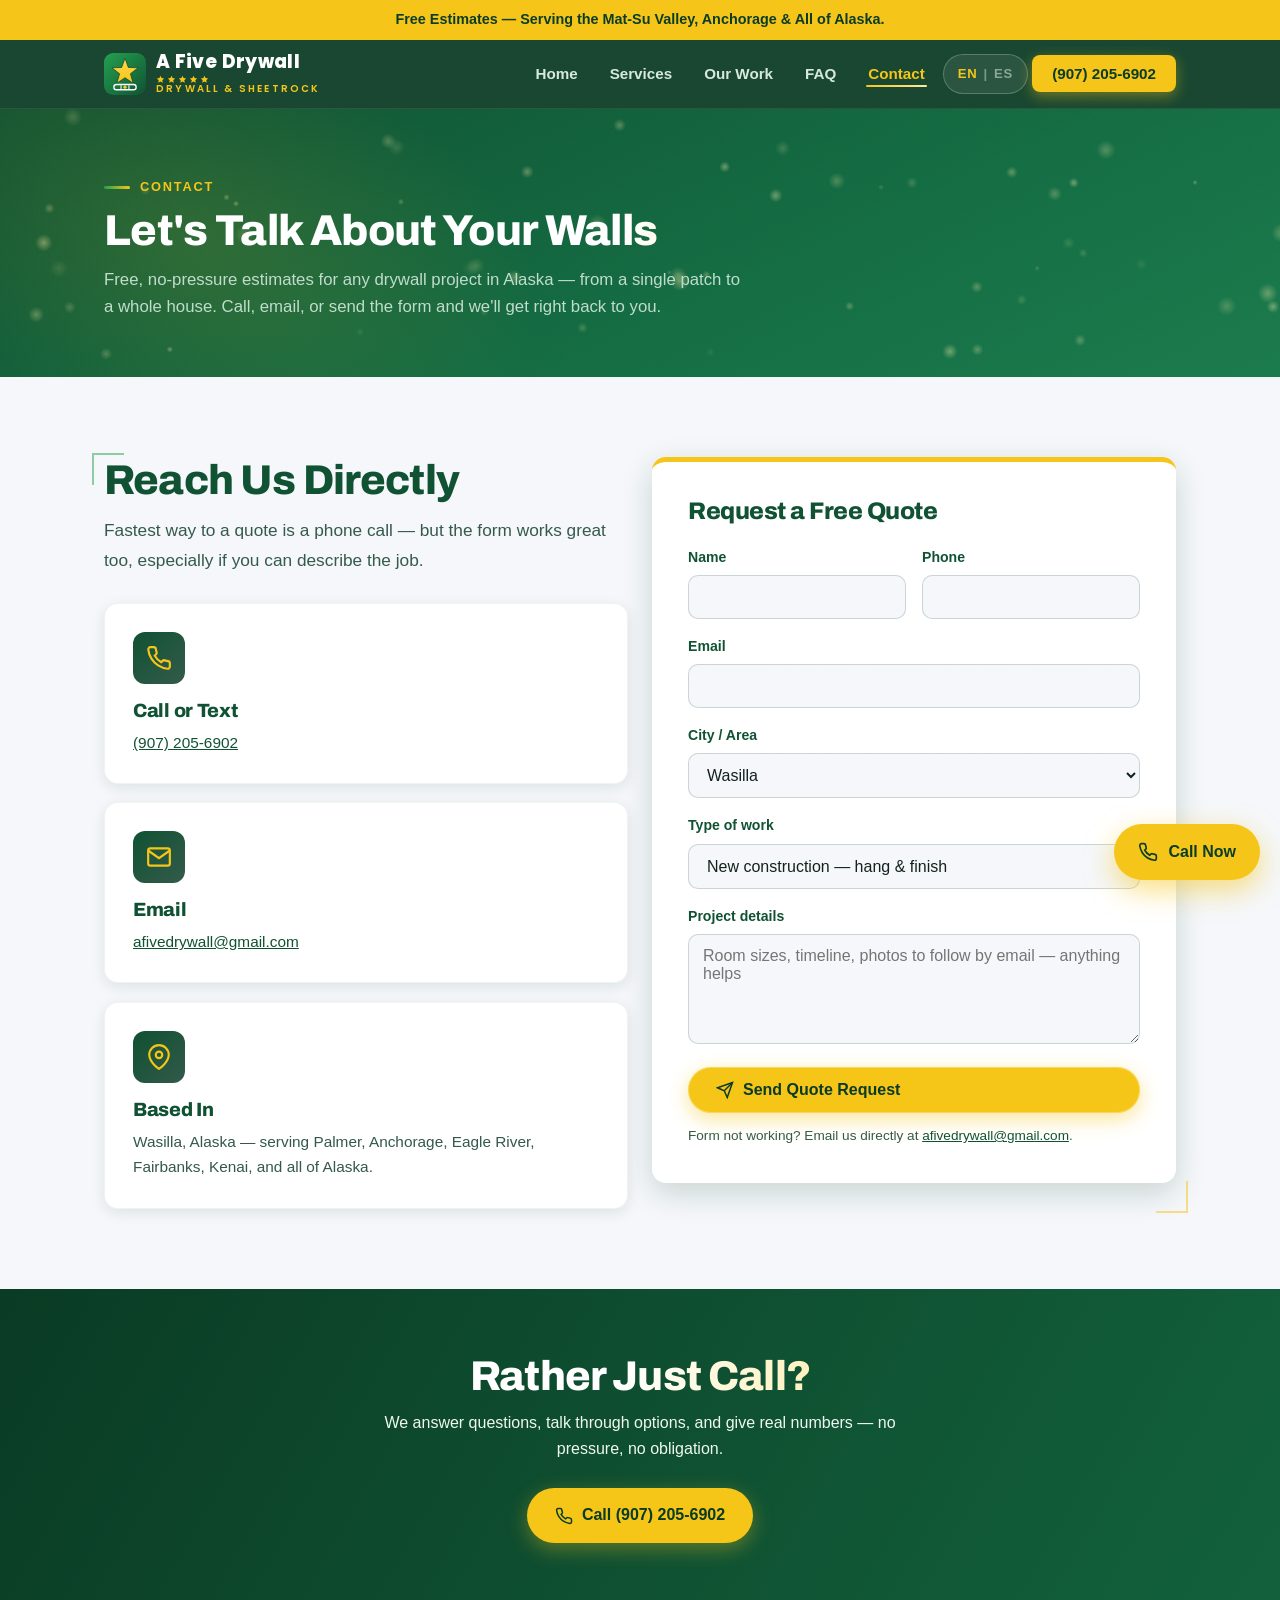
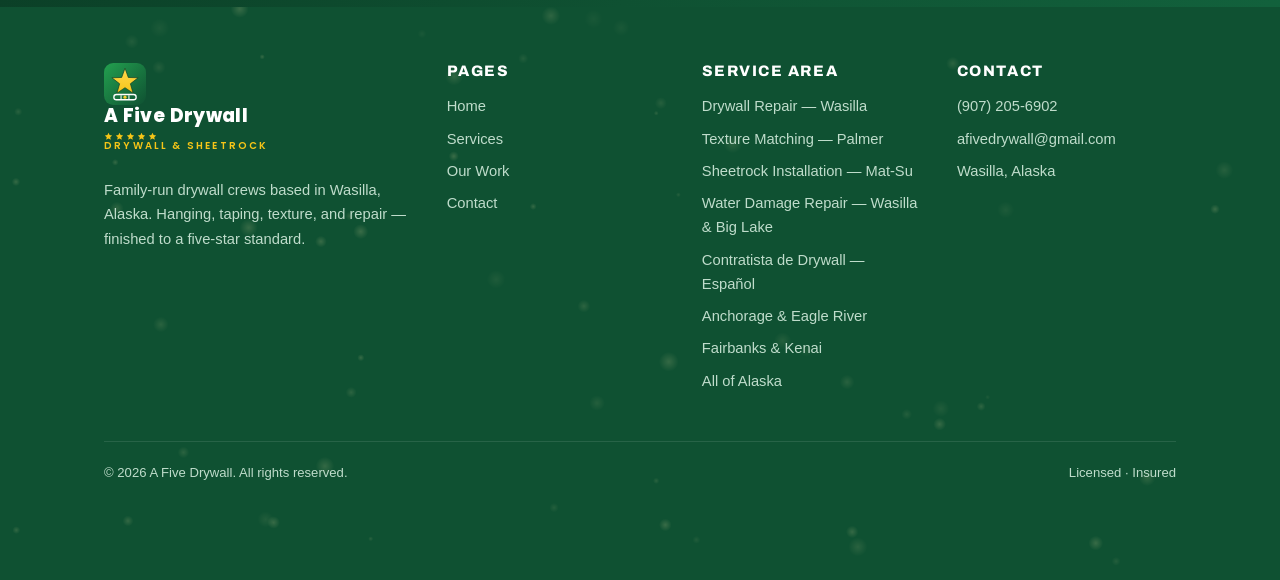
==== commit 134eb34a: "Claim accuracy + confidentiality pass: remove unconfirmed and unapproved promises, un-publish intern" ====
--- a/contact.html
+++ b/contact.html
@@ -84,7 +84,7 @@
         </div>
       </div>
 
-      <form class="quote-panel" action="https://formsubmit.co/afivedrywall@gmail.com" method="POST"><!-- JUAN: replace email in action URL -->
+      <form class="quote-panel" action="https://formsubmit.co/afivedrywall@gmail.com" method="POST">
         <h2>Request a Free Quote</h2>
         <input type="hidden" name="_subject" value="New estimate request — A Five Drywall website">
         <input type="hidden" name="_next" value="https://mrjcarrazco.github.io/afivestar/thanks.html">
@@ -177,7 +177,7 @@
     </div>
     <div class="footer-bottom">
       <span>&copy; 2026 A Five Drywall. All rights reserved.</span>
-      <span>Licensed &middot; Bonded &middot; Insured<!-- JUAN: replace license # --></span>
+      <span>Licensed &middot; Insured</span>
     </div>
   </div>
 </footer>
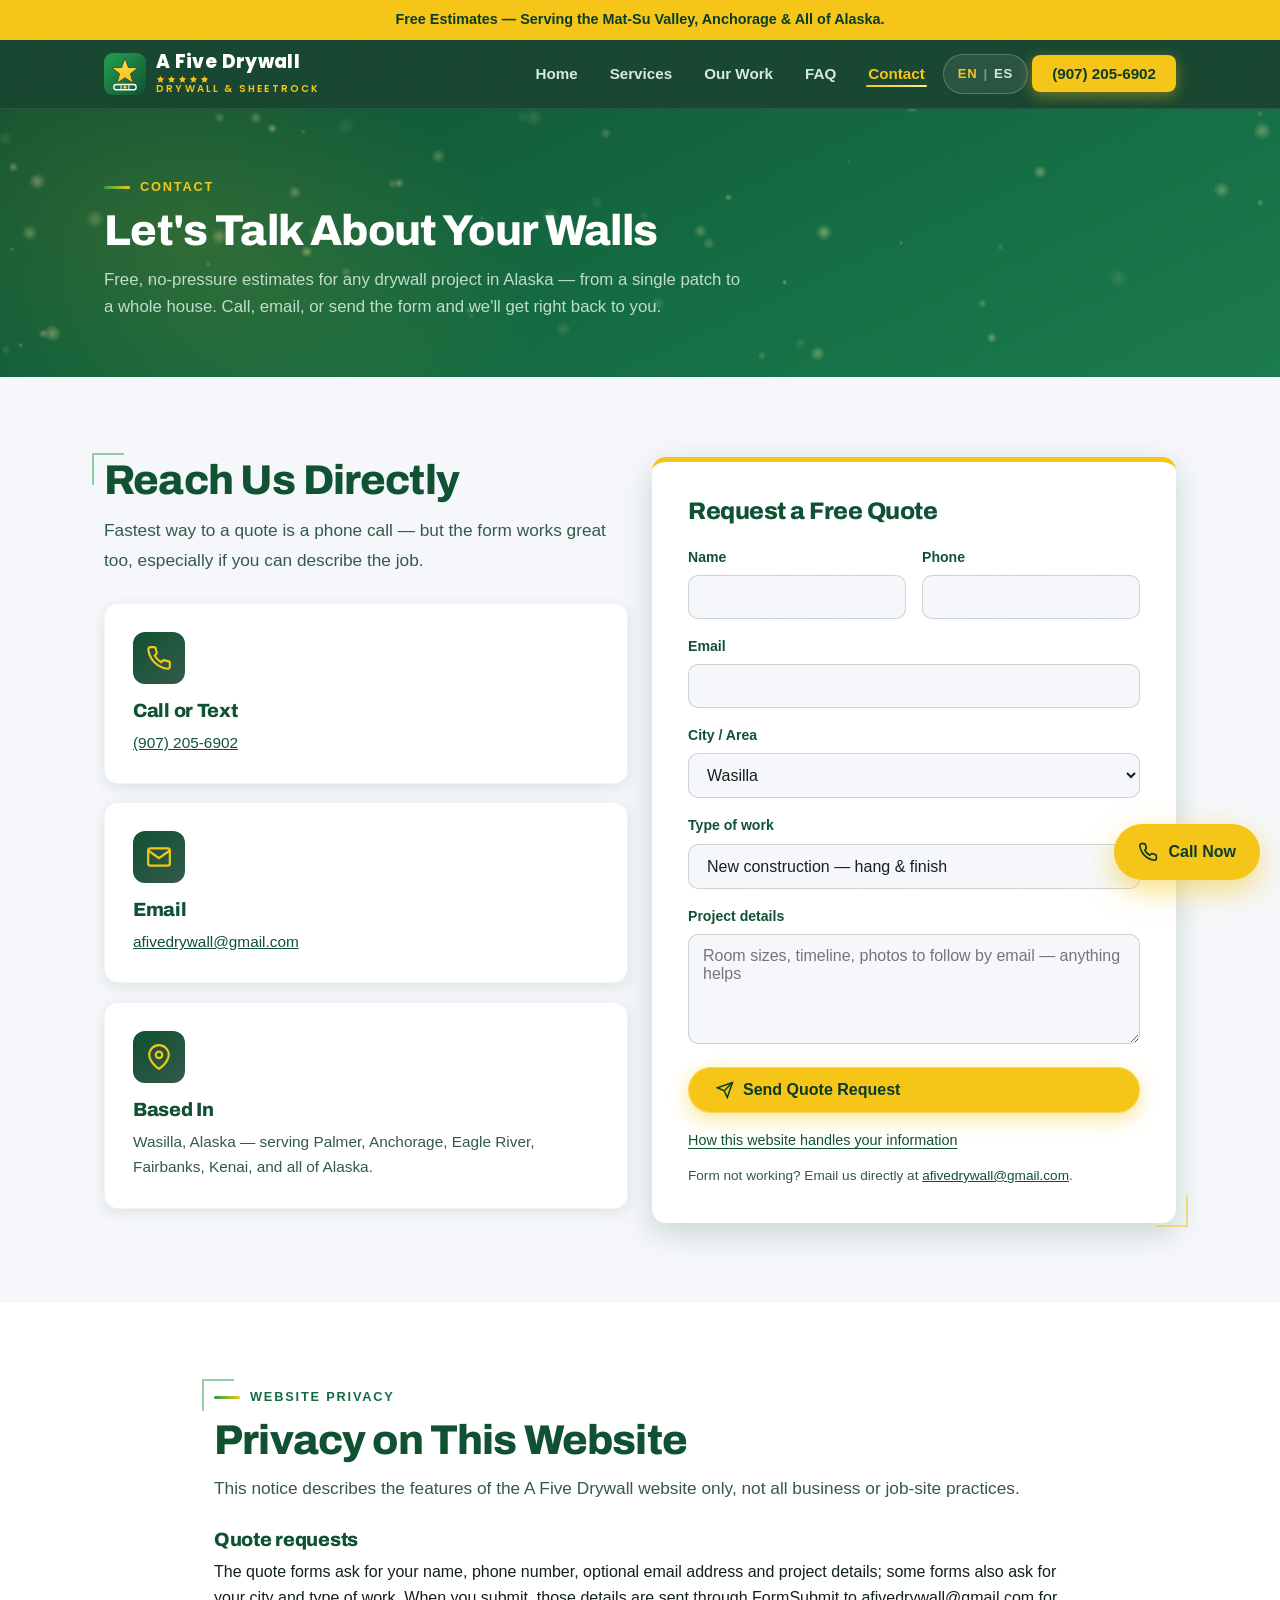
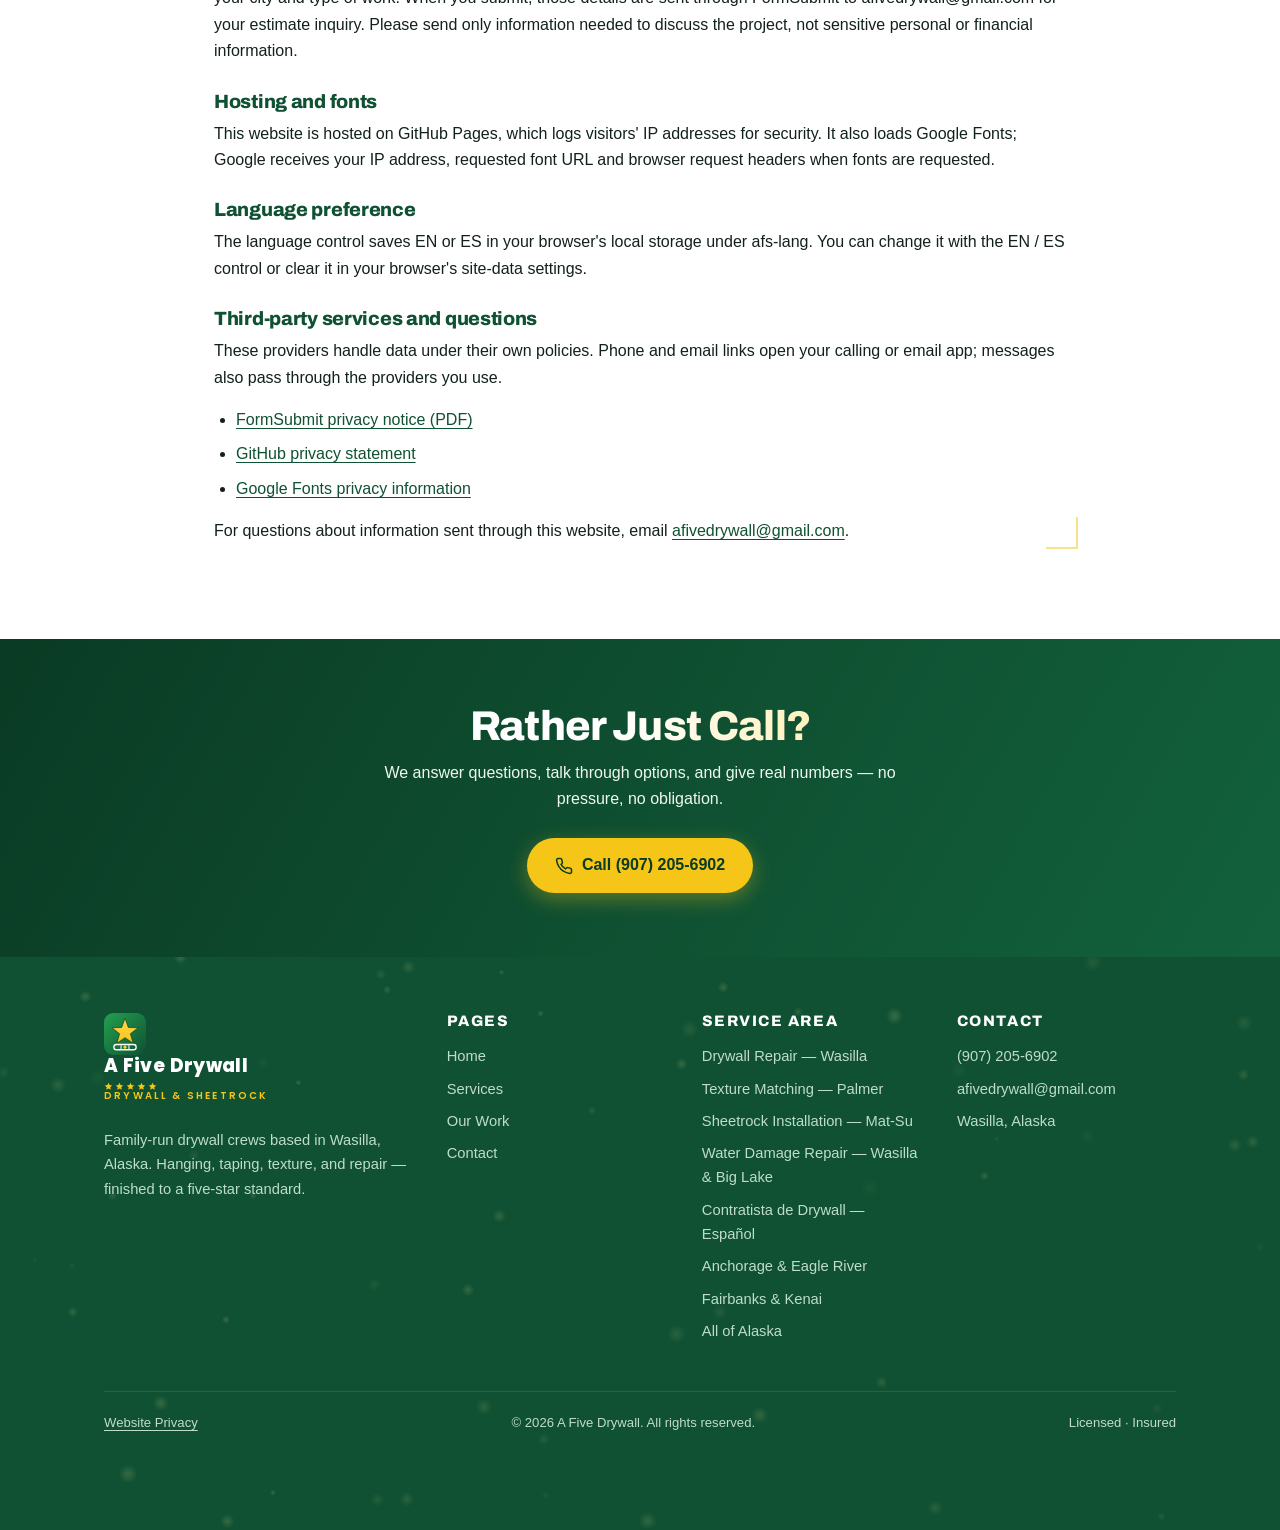
==== commit 20fade3f: "Add bilingual website privacy notice and contact links" ====
--- a/contact.html
+++ b/contact.html
@@ -116,10 +116,33 @@
             Send Quote Request
           </button>
         </div>
+        <p class="privacy-form-note"><a href="contact.html#privacy">How this website handles your information</a></p>
         <p class="form-note">Form not working? Email us directly at <a href="mailto:afivedrywall@gmail.com">afivedrywall@gmail.com</a>.</p>
       </form>
 
     </div>
+  </div>
+</section>
+
+<section class="section section-alt privacy-notice" id="privacy" aria-labelledby="privacy-title" tabindex="-1">
+  <div class="container privacy-copy">
+    <span class="kicker">Website Privacy</span>
+    <h2 id="privacy-title">Privacy on This Website</h2>
+    <p>This notice describes the features of the A Five Drywall website only, not all business or job-site practices.</p>
+    <h3>Quote requests</h3>
+    <p>The quote forms ask for your name, phone number, optional email address and project details; some forms also ask for your city and type of work. When you submit, those details are sent through FormSubmit to afivedrywall@gmail.com for your estimate inquiry. Please send only information needed to discuss the project, not sensitive personal or financial information.</p>
+    <h3>Hosting and fonts</h3>
+    <p>This website is hosted on GitHub Pages, which logs visitors' IP addresses for security. It also loads Google Fonts; Google receives your IP address, requested font URL and browser request headers when fonts are requested.</p>
+    <h3>Language preference</h3>
+    <p>The language control saves EN or ES in your browser's local storage under afs-lang. You can change it with the EN / ES control or clear it in your browser's site-data settings.</p>
+    <h3>Third-party services and questions</h3>
+    <p>These providers handle data under their own policies. Phone and email links open your calling or email app; messages also pass through the providers you use.</p>
+    <ul class="privacy-providers">
+      <li><a href="https://formsubmit.co/privacy.pdf">FormSubmit privacy notice (PDF)</a></li>
+      <li><a href="https://docs.github.com/en/site-policy/privacy-policies/github-general-privacy-statement">GitHub privacy statement</a></li>
+      <li><a href="https://developers.google.com/fonts/faq/privacy?hl=en">Google Fonts privacy information</a></li>
+    </ul>
+    <p><span>For questions about information sent through this website, email</span> <a href="mailto:afivedrywall@gmail.com">afivedrywall@gmail.com</a>.</p>
   </div>
 </section>
 
@@ -176,6 +199,7 @@
       </div>
     </div>
     <div class="footer-bottom">
+      <a class="privacy-link" href="contact.html#privacy">Website Privacy</a>
       <span>&copy; 2026 A Five Drywall. All rights reserved.</span>
       <span>Licensed &middot; Insured</span>
     </div>
--- a/css/styles.css
+++ b/css/styles.css
@@ -184,7 +184,7 @@
 .lang-toggle:hover { background: rgba(255, 255, 255, 0.16); }
 .lang-toggle:focus-visible { outline: 3px solid var(--gold); outline-offset: 2px; }
 .lang-sep { opacity: 0.45; }
-.lang-en, .lang-es { opacity: 0.55; transition: opacity 0.2s, color 0.2s; }
+.lang-en, .lang-es { opacity: 1; transition: color 0.2s; }
 .lang-active { opacity: 1; color: var(--gold); }
 
 /* ---------- Hero ---------- */
@@ -847,7 +847,7 @@
 .photo-card img{width:100%;height:250px;object-fit:cover;display:block}
 .photo-card figcaption{padding:14px 18px 16px;font-weight:700;color:#123a28}
 .photo-card figcaption span{display:block;margin-top:3px;font-weight:400;font-size:.9rem;color:#5b6f62;line-height:1.45}
-.photo-note{margin-top:16px;font-size:.85rem;color:#6f7f73;font-style:italic}
+.photo-note{margin-top:16px;font-size:.85rem;color:#536b5c;font-style:italic}
 @media (max-width:480px){.photo-card img{height:210px}}
 
 
@@ -1161,3 +1161,18 @@
 .dust-soft{opacity:.4}
 /* Gentle float parallax */
 [data-float]{will-change:transform}
+
+/* Website privacy notice */
+.privacy-notice { scroll-margin-top: 92px; }
+.privacy-copy { max-width: 900px; }
+.privacy-copy h3 { margin-top: 26px; margin-bottom: 8px; }
+.privacy-copy p { margin-bottom: 14px; }
+.privacy-copy > p:first-of-type { color: var(--pine); font-size: 1.08rem; }
+.privacy-providers { padding-left: 22px; margin: 16px 0; }
+.privacy-providers li { margin-bottom: 8px; }
+.privacy-form-note { margin-top: 16px; font-size: 0.9rem; }
+.privacy-copy a, .privacy-form-note a { color: var(--green); text-underline-offset: 3px; overflow-wrap: anywhere; }
+.privacy-copy a:hover, .privacy-form-note a:hover { color: var(--green-deep); }
+.site-footer .privacy-link { text-decoration: underline; text-underline-offset: 3px; }
+.privacy-notice:focus-visible, .privacy-copy a:focus-visible, .privacy-form-note a:focus-visible { outline: 3px solid var(--green); outline-offset: 4px; }
+.privacy-link:focus-visible { outline: 3px solid var(--gold); outline-offset: 4px; }
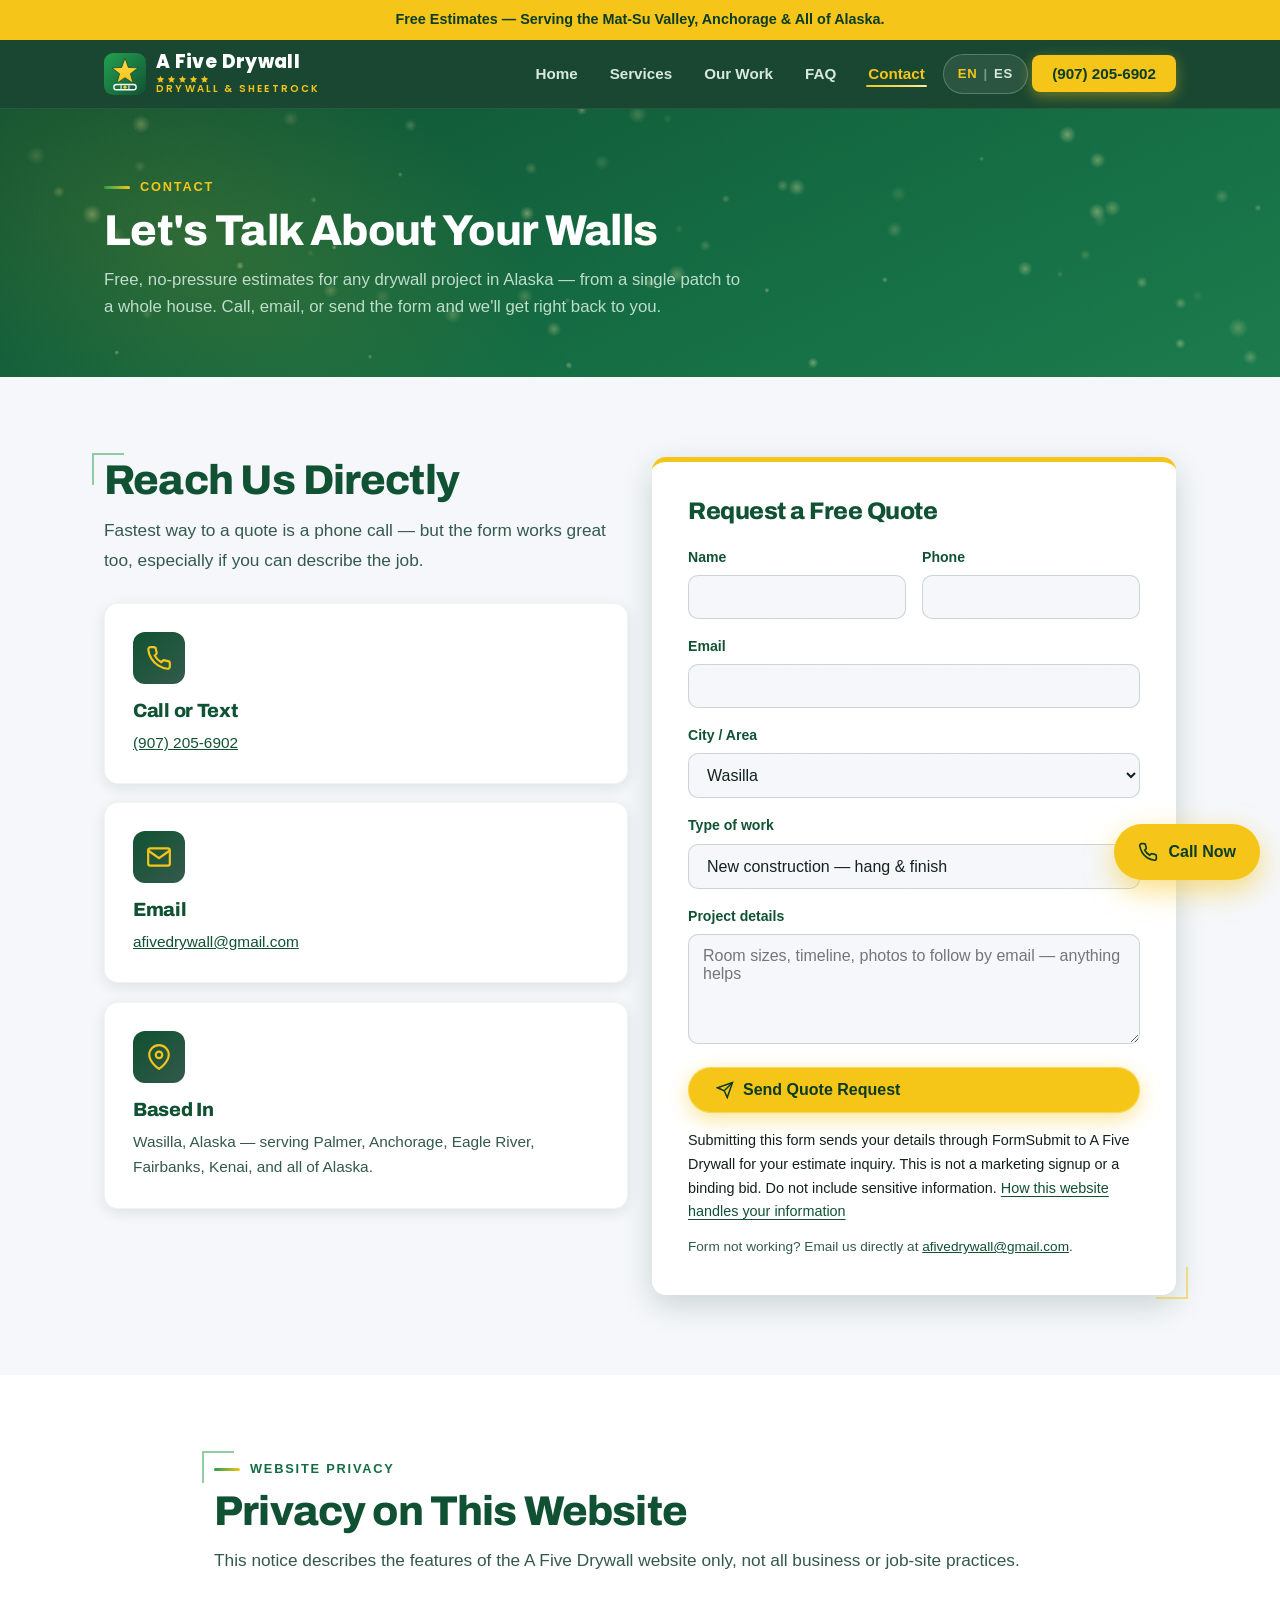
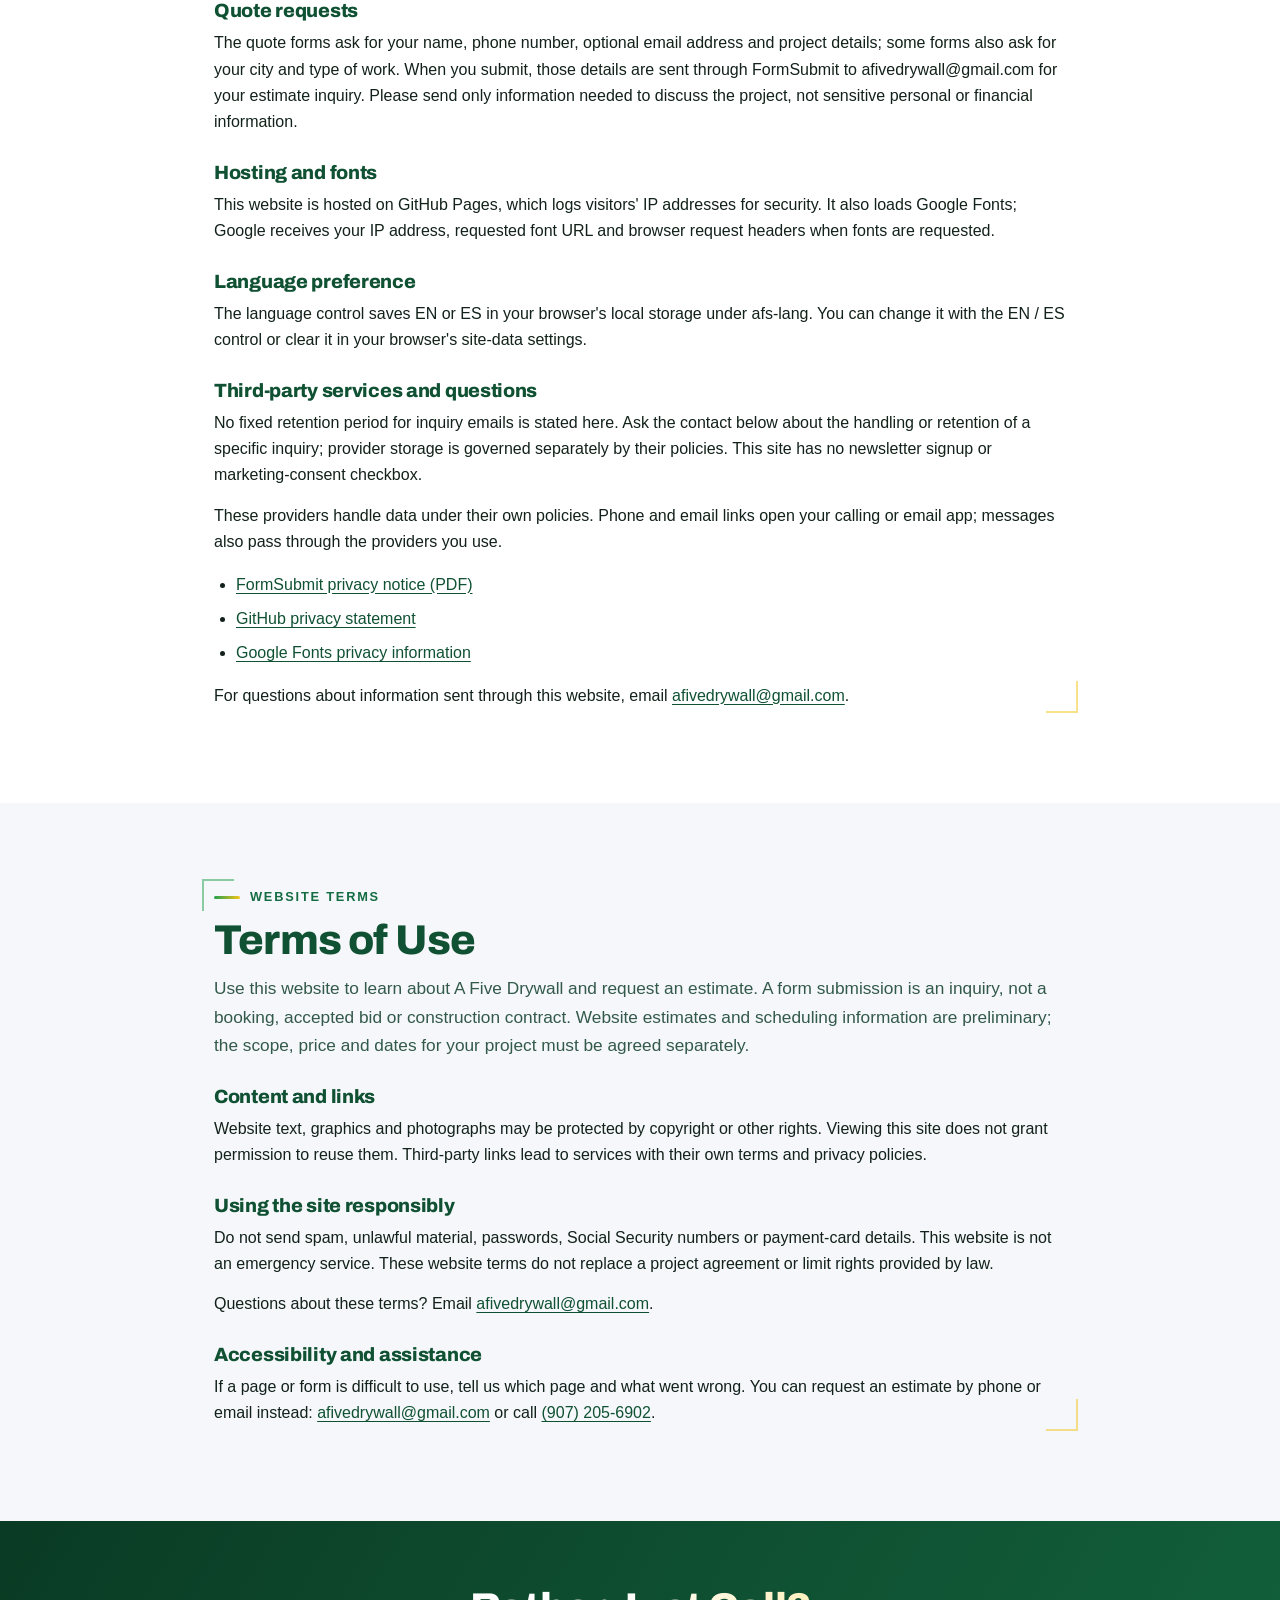
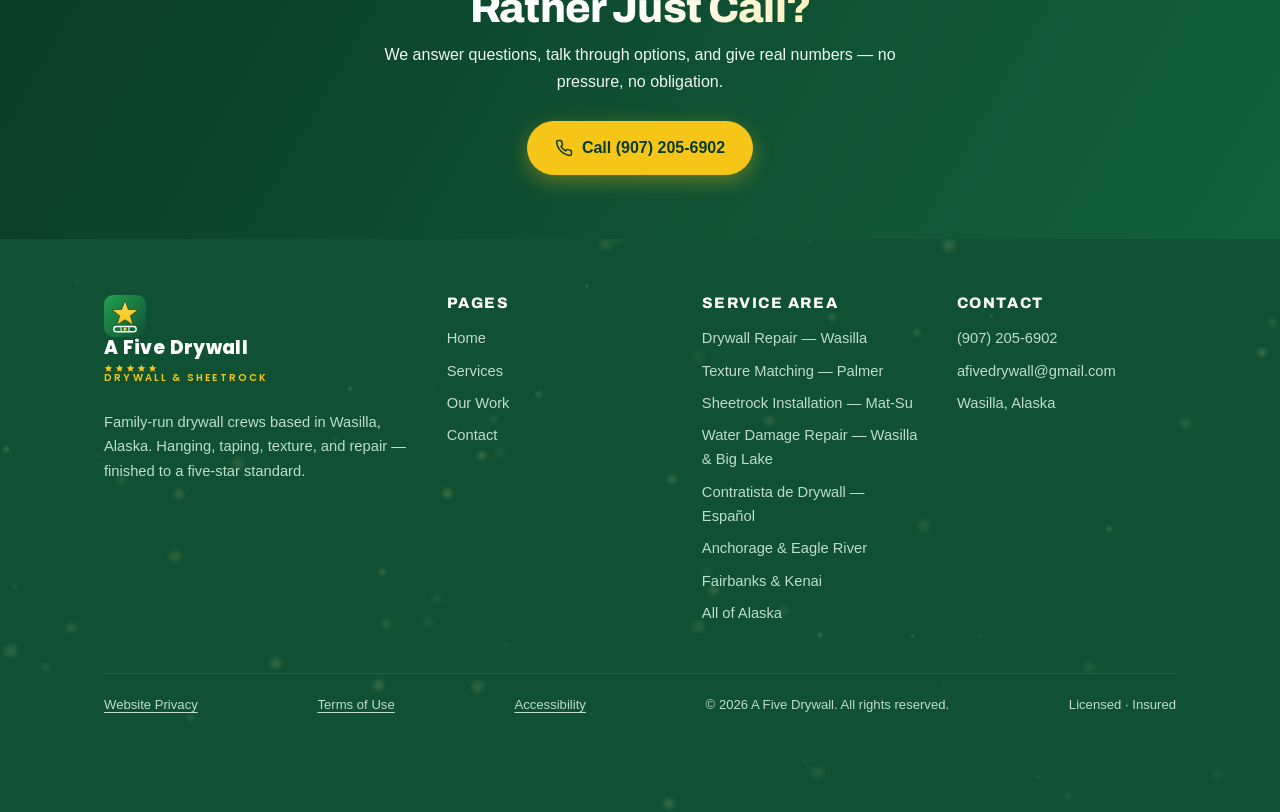
==== commit 2ce5ea1d: "fix: supplement bilingual website policies and inquiry notices" ====
--- a/contact.html
+++ b/contact.html
@@ -116,7 +116,7 @@
             Send Quote Request
           </button>
         </div>
-        <p class="privacy-form-note"><a href="contact.html#privacy">How this website handles your information</a></p>
+        <p class="privacy-form-note"><span>Submitting this form sends your details through FormSubmit to A Five Drywall for your estimate inquiry. This is not a marketing signup or a binding bid. Do not include sensitive information.</span> <a href="contact.html#privacy">How this website handles your information</a></p>
         <p class="form-note">Form not working? Email us directly at <a href="mailto:afivedrywall@gmail.com">afivedrywall@gmail.com</a>.</p>
       </form>
 
@@ -136,6 +136,7 @@
     <h3>Language preference</h3>
     <p>The language control saves EN or ES in your browser's local storage under afs-lang. You can change it with the EN / ES control or clear it in your browser's site-data settings.</p>
     <h3>Third-party services and questions</h3>
+    <p>No fixed retention period for inquiry emails is stated here. Ask the contact below about the handling or retention of a specific inquiry; provider storage is governed separately by their policies. This site has no newsletter signup or marketing-consent checkbox.</p>
     <p>These providers handle data under their own policies. Phone and email links open your calling or email app; messages also pass through the providers you use.</p>
     <ul class="privacy-providers">
       <li><a href="https://formsubmit.co/privacy.pdf">FormSubmit privacy notice (PDF)</a></li>
@@ -143,6 +144,21 @@
       <li><a href="https://developers.google.com/fonts/faq/privacy?hl=en">Google Fonts privacy information</a></li>
     </ul>
     <p><span>For questions about information sent through this website, email</span> <a href="mailto:afivedrywall@gmail.com">afivedrywall@gmail.com</a>.</p>
+  </div>
+</section>
+
+<section class="section privacy-notice" id="terms" aria-labelledby="terms-title" tabindex="-1">
+  <div class="container privacy-copy">
+    <span class="kicker">Website Terms</span>
+    <h2 id="terms-title">Terms of Use</h2>
+    <p>Use this website to learn about A Five Drywall and request an estimate. A form submission is an inquiry, not a booking, accepted bid or construction contract. Website estimates and scheduling information are preliminary; the scope, price and dates for your project must be agreed separately.</p>
+    <h3>Content and links</h3>
+    <p>Website text, graphics and photographs may be protected by copyright or other rights. Viewing this site does not grant permission to reuse them. Third-party links lead to services with their own terms and privacy policies.</p>
+    <h3>Using the site responsibly</h3>
+    <p>Do not send spam, unlawful material, passwords, Social Security numbers or payment-card details. This website is not an emergency service. These website terms do not replace a project agreement or limit rights provided by law.</p>
+    <p><span>Questions about these terms? Email</span> <a href="mailto:afivedrywall@gmail.com">afivedrywall@gmail.com</a>.</p>
+    <h3 id="accessibility">Accessibility and assistance</h3>
+    <p><span>If a page or form is difficult to use, tell us which page and what went wrong. You can request an estimate by phone or email instead:</span> <a href="mailto:afivedrywall@gmail.com">afivedrywall@gmail.com</a> <span>or call</span> <a href="tel:+19072056902">(907) 205-6902</a>.</p>
   </div>
 </section>
 
@@ -200,6 +216,8 @@
     </div>
     <div class="footer-bottom">
       <a class="privacy-link" href="contact.html#privacy">Website Privacy</a>
+      <a class="privacy-link" href="contact.html#terms">Terms of Use</a>
+      <a class="privacy-link" href="contact.html#accessibility">Accessibility</a>
       <span>&copy; 2026 A Five Drywall. All rights reserved.</span>
       <span>Licensed &middot; Insured</span>
     </div>
--- a/css/styles.css
+++ b/css/styles.css
@@ -38,6 +38,13 @@
 
 a { color: var(--green); }
 a:hover { color: var(--accent); }
+/* Two-tone focus stays visible on both the dark brand panels and light paper. */
+a:focus-visible, button:focus-visible, input:focus-visible, select:focus-visible, textarea:focus-visible, summary:focus-visible {
+  outline: 3px solid #0a3b24;
+  outline-offset: 3px;
+  box-shadow: 0 0 0 6px #ffffff;
+}
+#accessibility { scroll-margin-top: 100px; }
 
 .container { max-width: var(--maxw); margin: 0 auto; padding: 0 24px; }
 
@@ -542,6 +549,23 @@
   100% { box-shadow: 0 10px 28px rgba(245, 197, 24, 0.55), 0 0 0 0 rgba(245, 197, 24, 0); }
 }
 .call-fab { animation: fab-pulse 2.6s ease-out infinite; }
+.call-fab:focus-visible { outline: 3px solid var(--green-deep); outline-offset: 4px; }
+
+/* Mobile call clearance: reserve a safe landing area, not a second scroll container.
+   Ordinary reading can scroll past the float; focused controls and fragment headings
+   must land above it. Footer space remains available without JavaScript. */
+@media (max-width: 900px) {
+  html {
+    scroll-padding-top: 80px;
+    scroll-padding-bottom: calc(96px + env(safe-area-inset-bottom, 0px));
+  }
+  .site-footer { padding-bottom: calc(112px + env(safe-area-inset-bottom, 0px)); }
+  .call-fab {
+    margin-bottom: env(safe-area-inset-bottom, 0px);
+    margin-right: env(safe-area-inset-right, 0px);
+  }
+  main .privacy-notice { scroll-margin-top: 12px; }
+}
 
 /* ---------- Page hero (interior pages) ---------- */
 .page-hero {
@@ -810,7 +834,13 @@
     gap: 6px;
     border-bottom: 1px solid rgba(255, 255, 255, 0.1);
     display: none;
+    /* Keep every row reachable in short landscape, above the floating call control. */
+    max-height: var(--nav-max-height, calc(100vh - 68px));
+    overflow-y: auto;
+    overscroll-behavior: contain;
+    scroll-padding: 8px;
   }
+  .nav-links > li { flex-shrink: 0; }
   .nav-open .nav-links { display: flex; }
   .nav-links a { display: block; text-align: center; }
   .nav-links .lang-toggle { justify-content: center; width: 100%; }
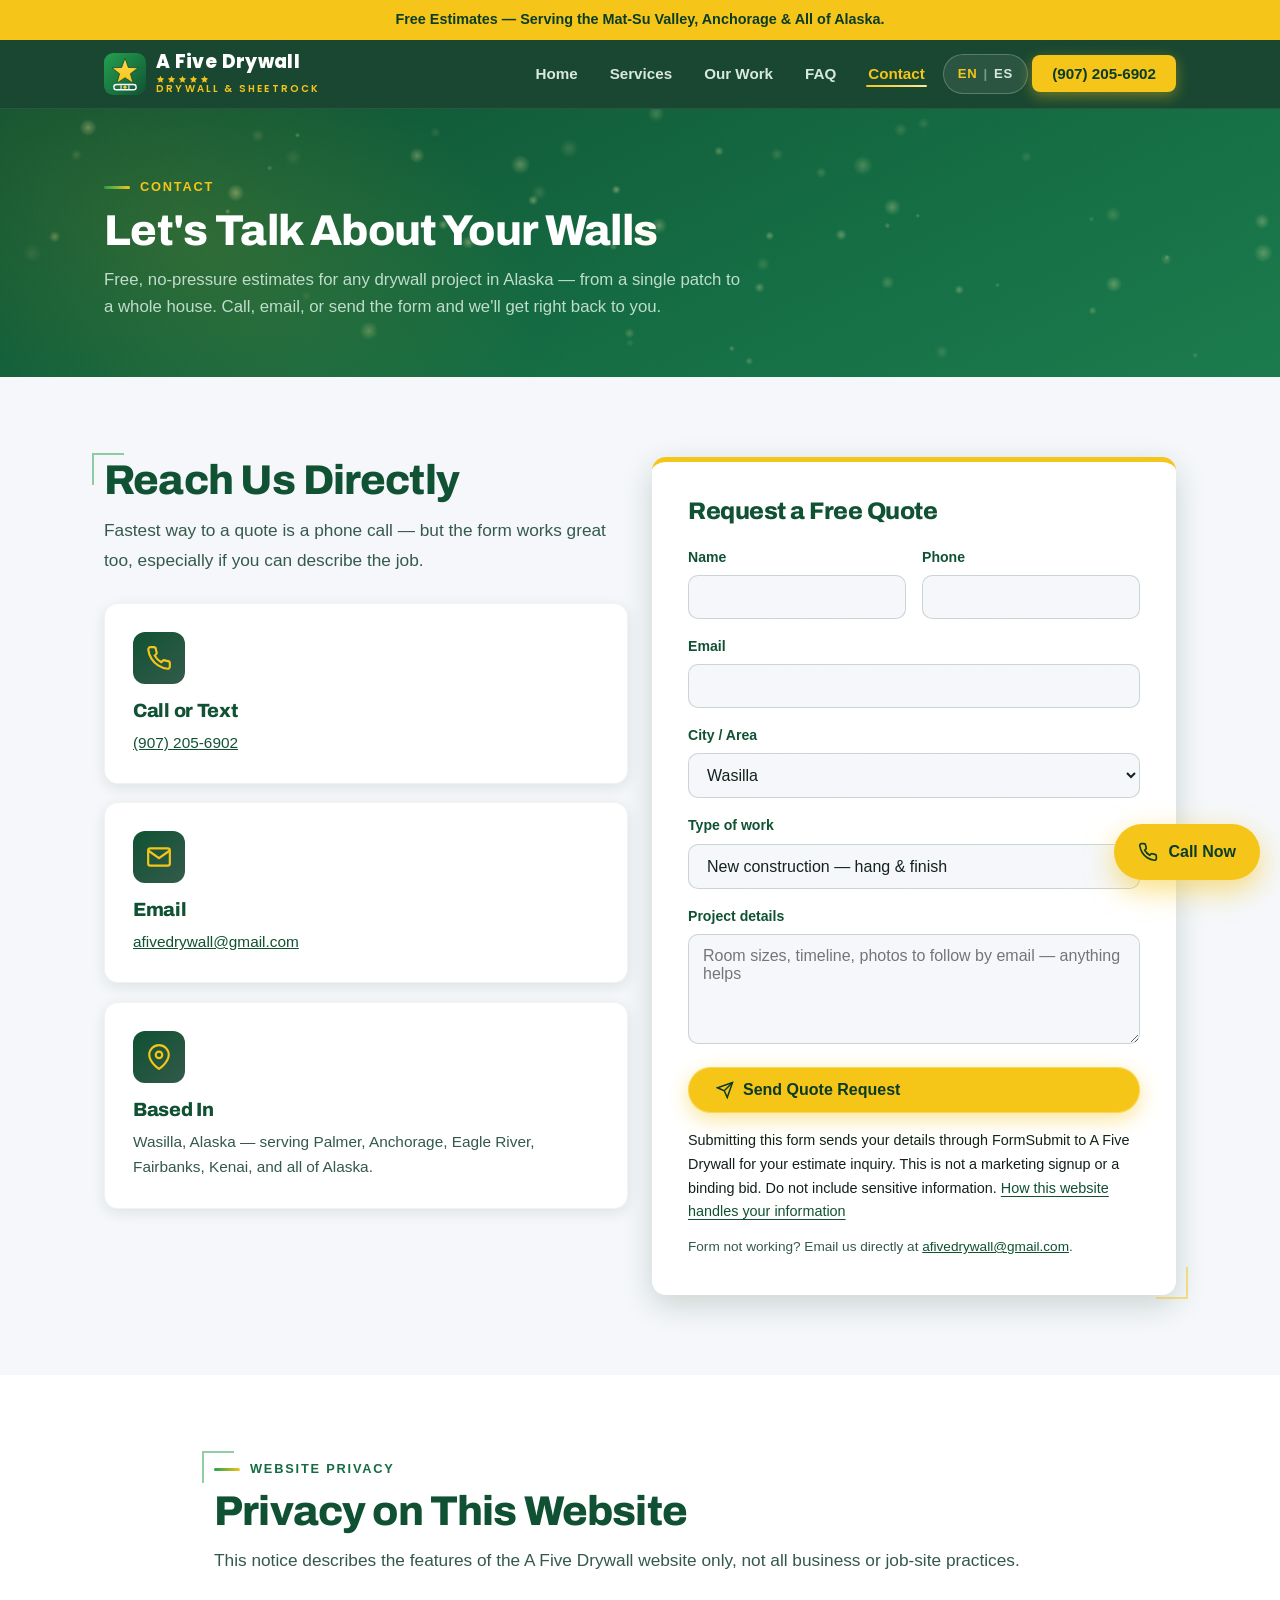
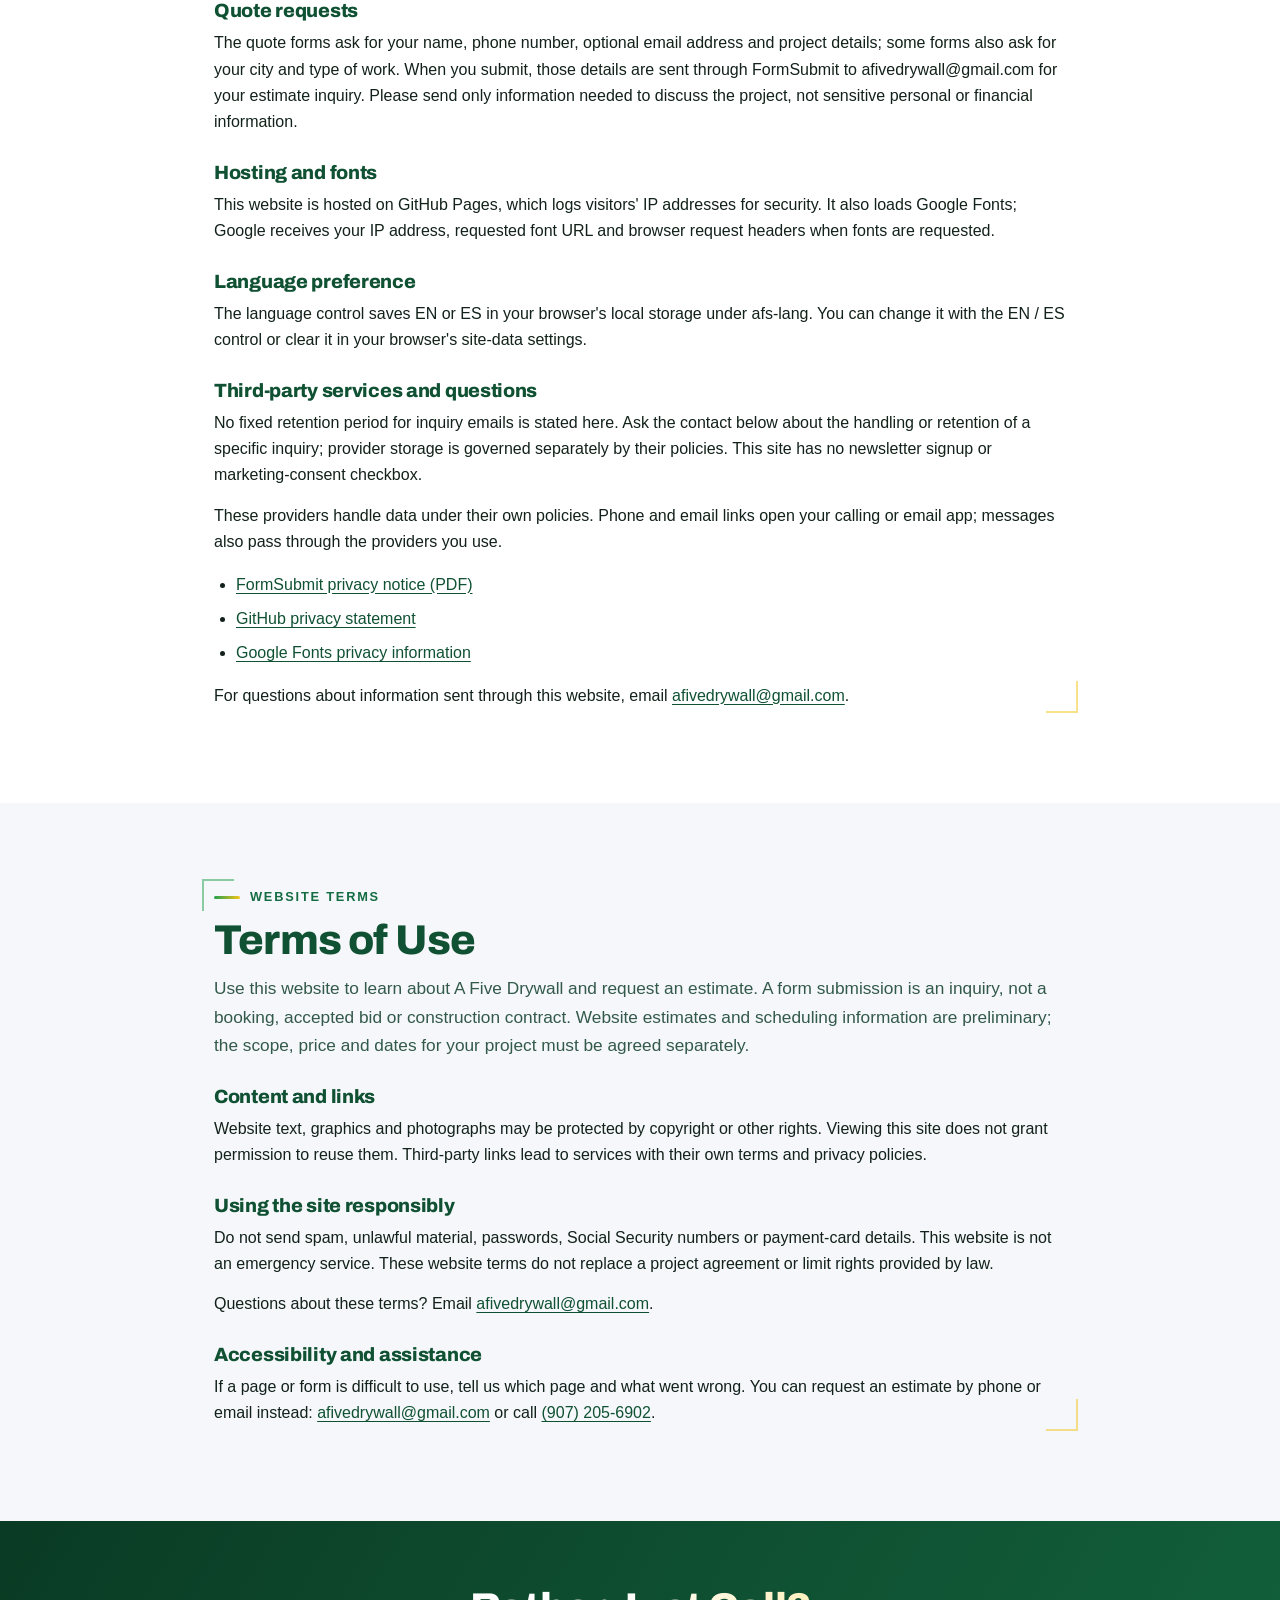
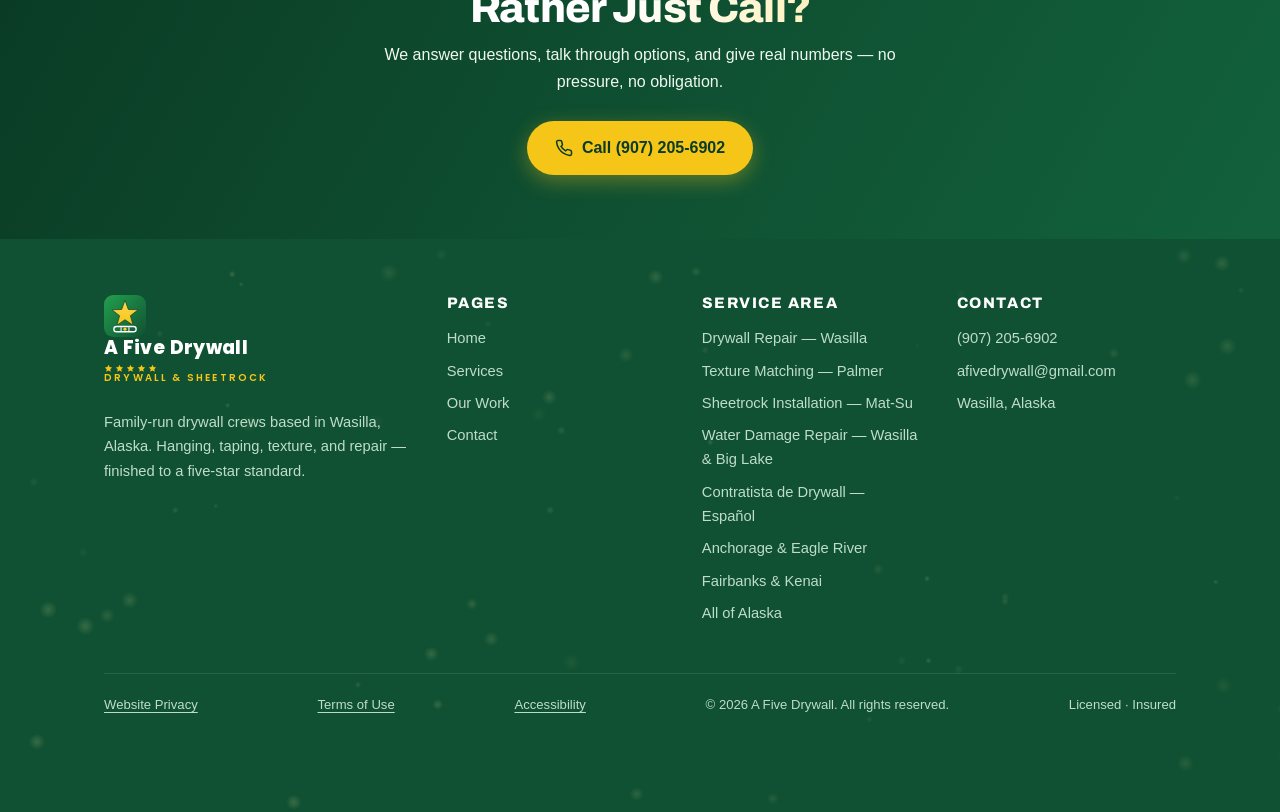
==== commit c3dd4f8f: "Audit fixes: quote form captcha on, Learn-more anchors, illustration caption" ====
--- a/contact.html
+++ b/contact.html
@@ -88,7 +88,7 @@
         <h2>Request a Free Quote</h2>
         <input type="hidden" name="_subject" value="New estimate request — A Five Drywall website">
         <input type="hidden" name="_next" value="https://mrjcarrazco.github.io/afivestar/thanks.html">
-        <input type="hidden" name="_captcha" value="false">
+        <input type="hidden" name="_captcha" value="true">
         <div class="form-grid">
           <label class="field">Name<input type="text" name="name" required autocomplete="name"></label>
           <label class="field">Phone<input type="tel" name="phone" required autocomplete="tel"></label>
